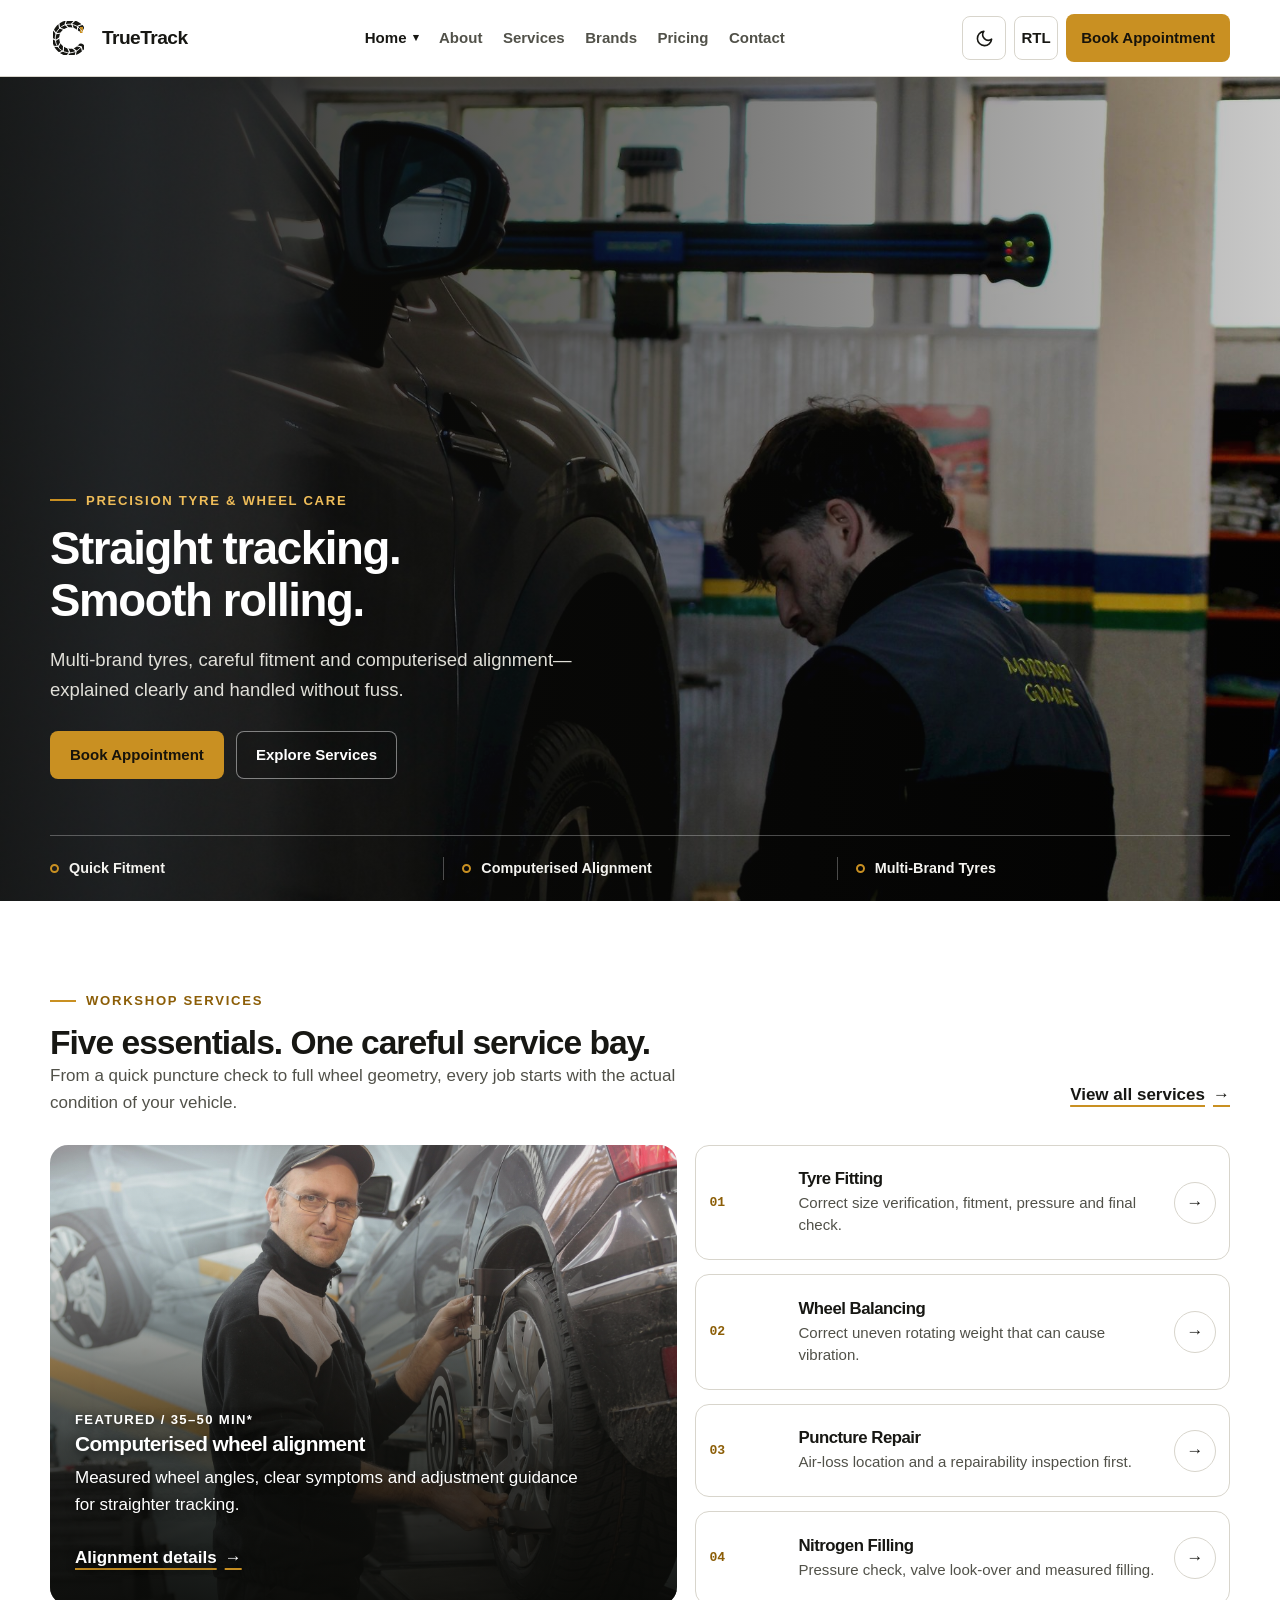
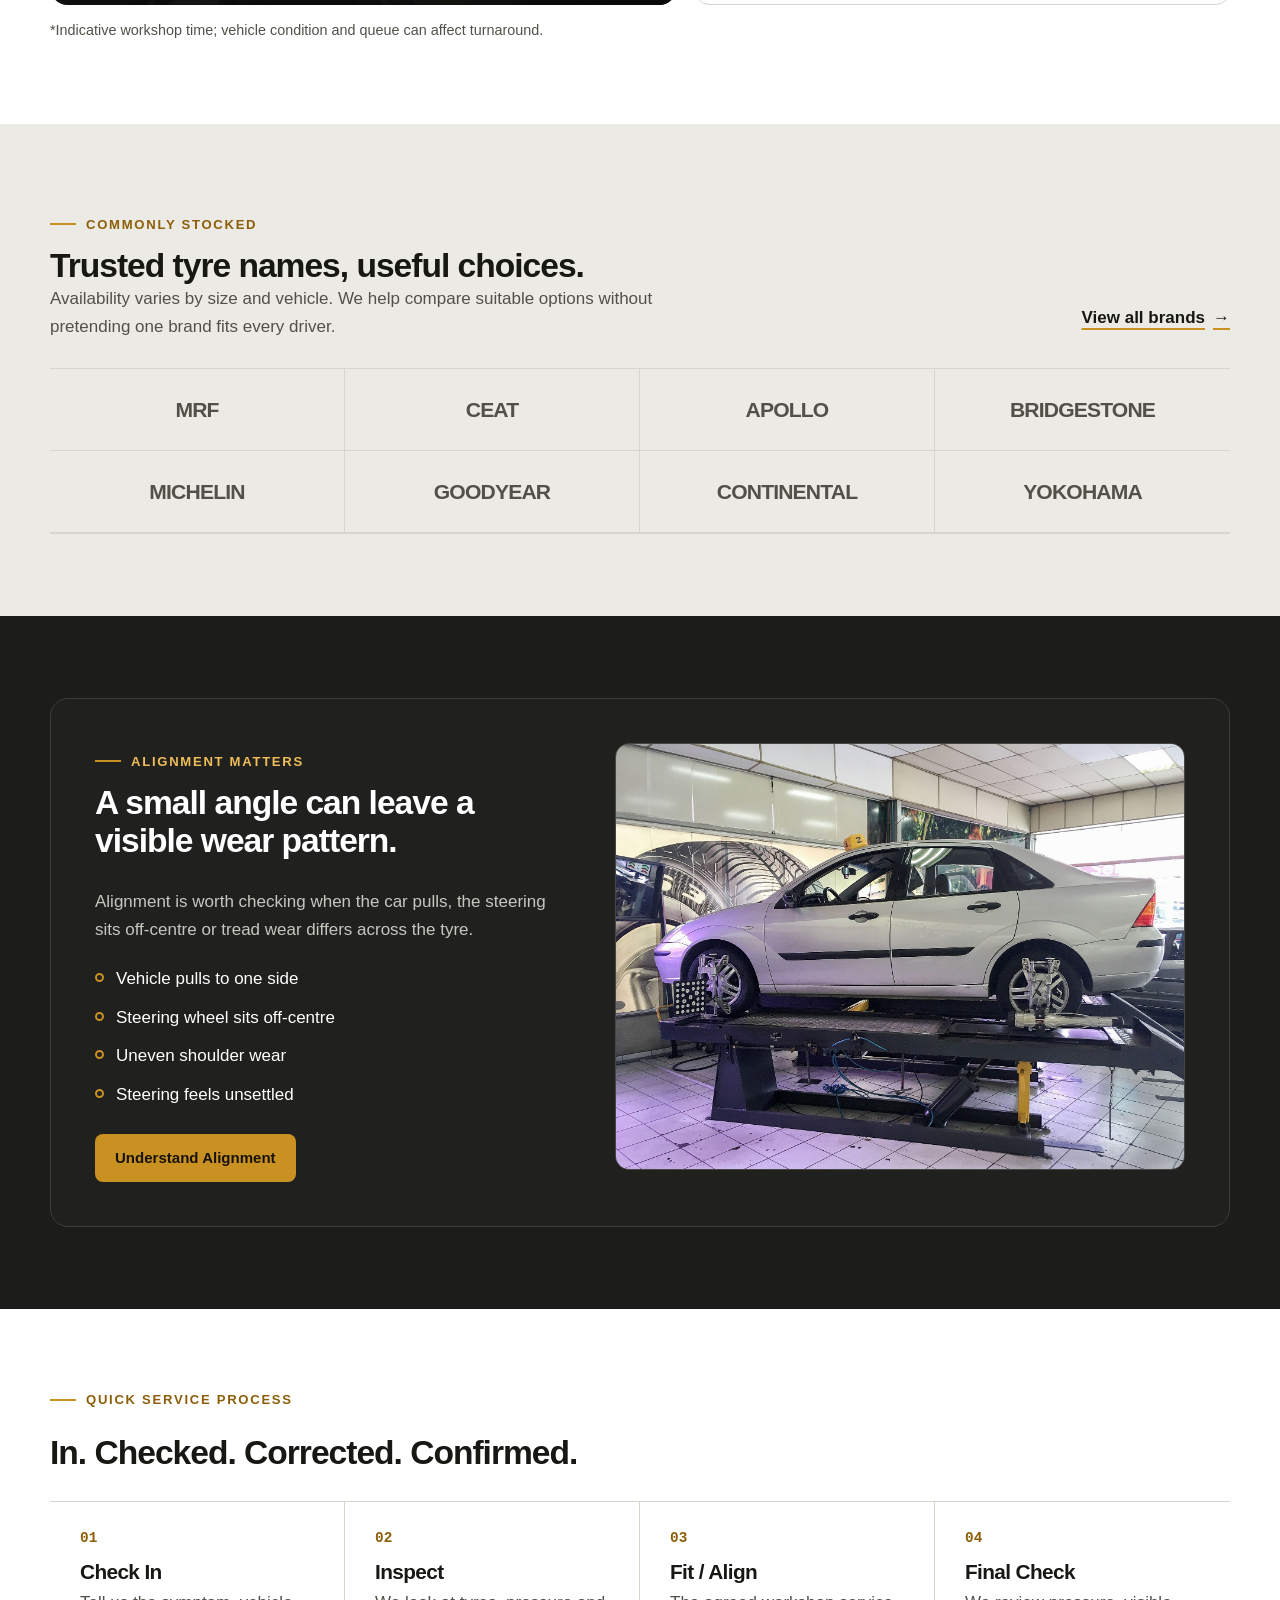
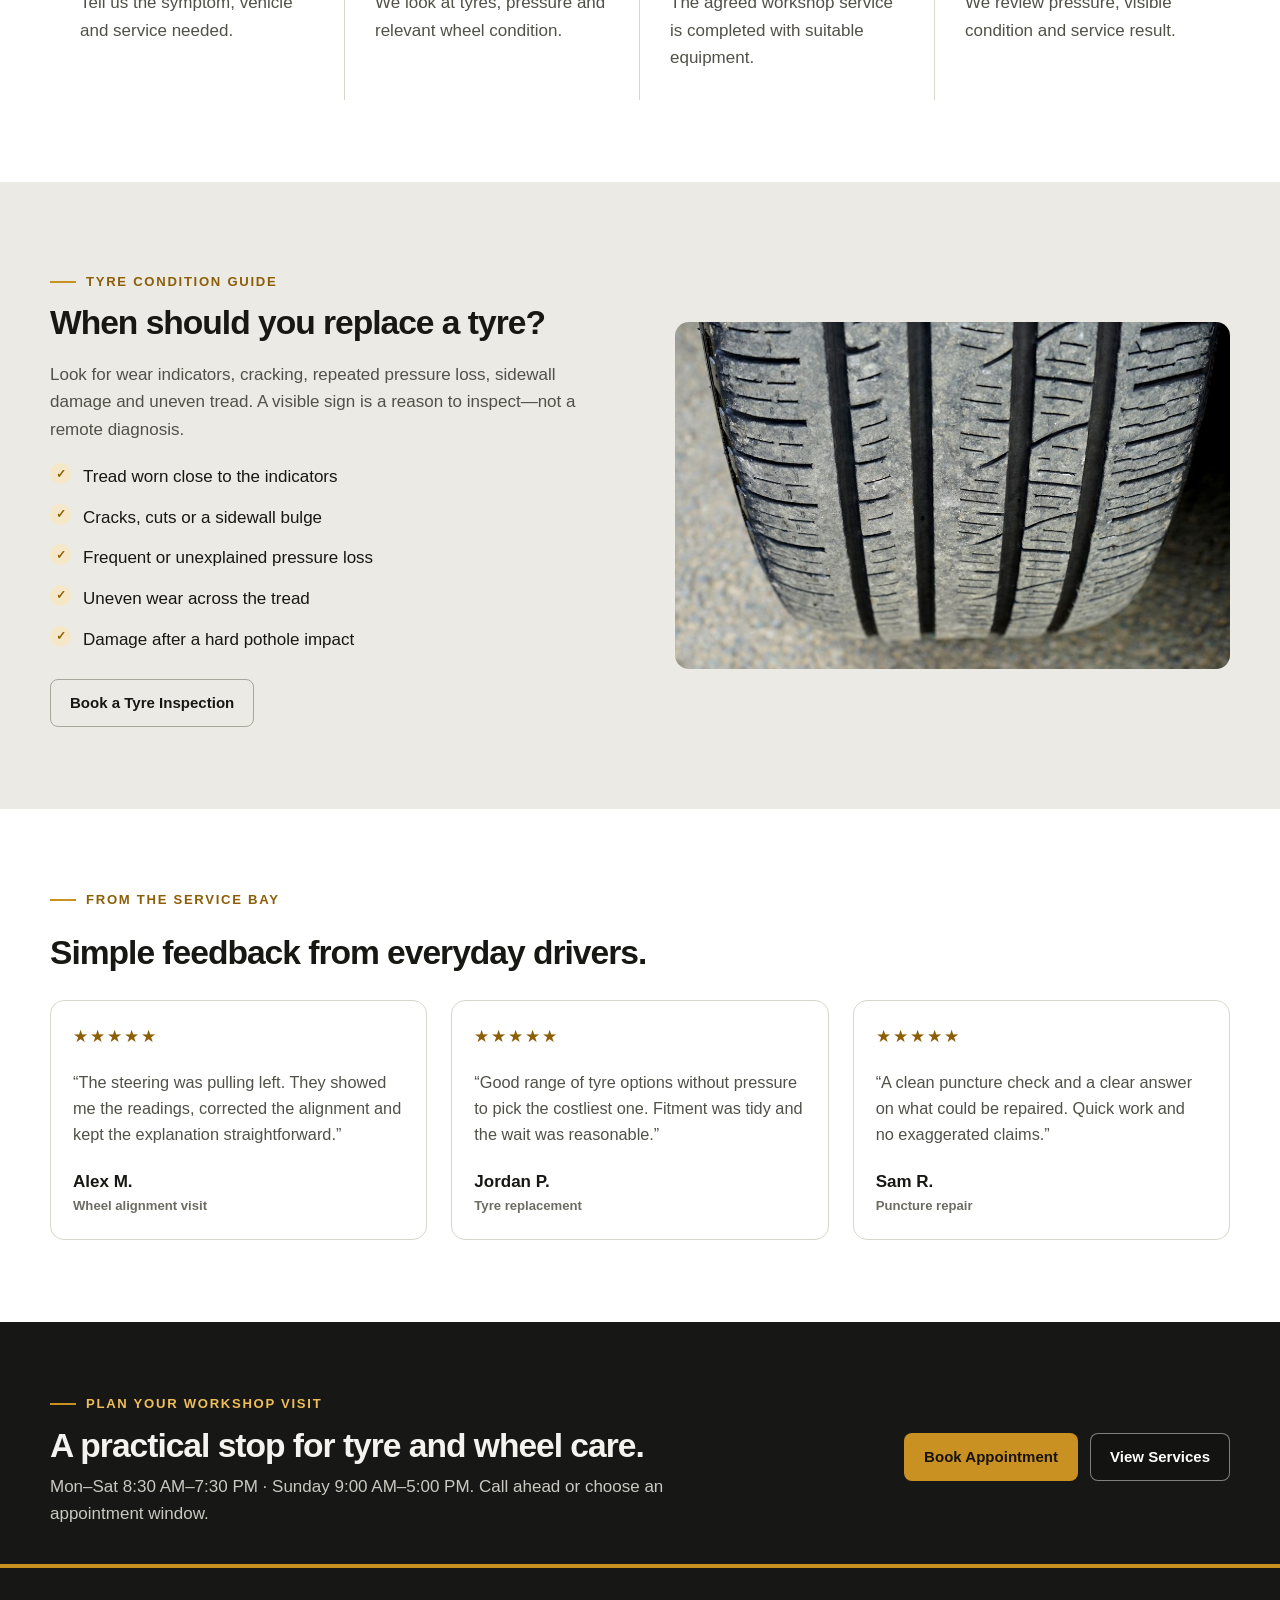
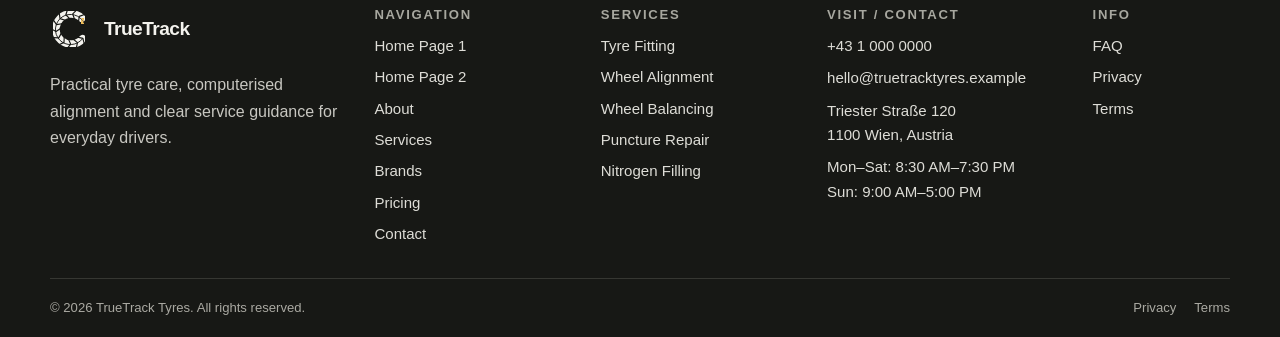
==== pages/index.html @ 060a5a9d "Initial commit: TrueTrack Tyres & Wheel Alignment Center website" ====
<!doctype html>
<html lang="en" dir="ltr" data-theme="light" data-dir="ltr">
<head>
  <meta charset="utf-8">
  <meta name="viewport" content="width=device-width, initial-scale=1">
  <title>TrueTrack Tyres | Tyre Shop &amp; Wheel Alignment</title>
  <meta name="description" content="Multi-brand tyres, computerised wheel alignment, wheel balancing, puncture repair and nitrogen filling from a practical independent workshop.">
  <meta property="og:title" content="TrueTrack Tyres — Straight tracking. Smooth rolling.">
  <meta property="og:description" content="Practical tyre and wheel care with clear recommendations and convenient appointments.">
  <meta property="og:type" content="website">
  <link rel="canonical" href="https://www.truetracktyres.example/">
  <link rel="icon" href="../assets/images/favicon.svg" type="image/svg+xml">
  <script>try{const t=localStorage.getItem('truetrack-theme');const d=localStorage.getItem('truetrack-direction');if(t)document.documentElement.dataset.theme=t;if(d){document.documentElement.dir=d;document.documentElement.dataset.dir=d}}catch(e){}</script>
  <link rel="stylesheet" href="../assets/css/style.css">
  <link rel="stylesheet" href="../assets/css/dark-mode.css">
  <link rel="stylesheet" href="../assets/css/rtl.css">
  <script type="application/ld+json">{"@context":"https://schema.org","@type":"AutomotiveBusiness","name":"TrueTrack Tyres","description":"Multi-brand tyre shop and wheel alignment centre.","telephone":"+43-1-000-0000","email":"hello@truetracktyres.example","address":{"@type":"PostalAddress","streetAddress":"Triester Straße 120","addressLocality":"Wien","postalCode":"1100","addressCountry":"AT"},"openingHours":["Mo-Sa 08:30-19:30","Su 09:00-17:00"]}</script>
  <script src="../assets/js/components.js" defer></script>
  <script src="../assets/js/main.js" defer></script>
</head>
<body>
  <site-header></site-header>
  <main id="main-content">
    <section class="hero hero-primary" aria-labelledby="home-title">
      <div class="container">
        <div class="hero-copy">
          <span class="eyebrow">Precision tyre &amp; wheel care</span>
          <h1 id="home-title">Straight tracking.<br>Smooth rolling.</h1>
          <p>Multi-brand tyres, careful fitment and computerised alignment—explained clearly and handled without fuss.</p>
          <div class="btn-row"><a class="btn btn-primary" href="contact.html#appointment">Book Appointment</a><a class="btn btn-light" href="services.html">Explore Services</a></div>
        </div>
        <div class="proof-row" aria-label="Workshop strengths">
          <span class="proof-item"><span class="proof-dot"></span>Quick Fitment</span>
          <span class="proof-item"><span class="proof-dot"></span>Computerised Alignment</span>
          <span class="proof-item"><span class="proof-dot"></span>Multi-Brand Tyres</span>
        </div>
      </div>
    </section>

    <section class="section surface">
      <div class="container">
        <div class="section-head split reveal"><div><span class="eyebrow">Workshop services</span><h2>Five essentials. One careful service bay.</h2><p>From a quick puncture check to full wheel geometry, every job starts with the actual condition of your vehicle.</p></div><a class="text-link section-link" href="services.html">View all services</a></div>
        <div class="service-feature-grid">
          <article class="service-featured reveal">
            <img src="../assets/images/alignment-feature.jpg" alt="Technician checking alignment equipment beside a car wheel" loading="lazy" width="1800" height="1452">
            <div class="card-body"><span class="label">Featured / 35–50 min*</span><h3>Computerised wheel alignment</h3><p>Measured wheel angles, clear symptoms and adjustment guidance for straighter tracking.</p><a class="text-link" href="service-details.html?service=alignment">Alignment details</a></div>
          </article>
          <div class="service-compact-grid">
            <a class="service-compact no-media reveal" href="service-details.html?service=fitting"><span class="number-tag">01</span><div><h3>Tyre Fitting</h3><p>Correct size verification, fitment, pressure and final check.</p></div><span class="circle-arrow">→</span></a>
            <a class="service-compact no-media reveal" href="service-details.html?service=balancing"><span class="number-tag">02</span><div><h3>Wheel Balancing</h3><p>Correct uneven rotating weight that can cause vibration.</p></div><span class="circle-arrow">→</span></a>
            <a class="service-compact no-media reveal" href="service-details.html?service=puncture"><span class="number-tag">03</span><div><h3>Puncture Repair</h3><p>Air-loss location and a repairability inspection first.</p></div><span class="circle-arrow">→</span></a>
            <a class="service-compact no-media reveal" href="service-details.html?service=nitrogen"><span class="number-tag">04</span><div><h3>Nitrogen Filling</h3><p>Pressure check, valve look-over and measured filling.</p></div><span class="circle-arrow">→</span></a>
          </div>
        </div>
        <p class="small muted-text" style="margin-top:14px">*Indicative workshop time; vehicle condition and queue can affect turnaround.</p>
      </div>
    </section>

    <section class="section muted">
      <div class="container">
        <div class="section-head split reveal"><div><span class="eyebrow">Commonly stocked</span><h2>Trusted tyre names, useful choices.</h2><p>Availability varies by size and vehicle. We help compare suitable options without pretending one brand fits every driver.</p></div><a class="text-link section-link" href="brands.html">View all brands</a></div>
        <div class="brand-rail reveal" aria-label="Tyre brands commonly stocked"><span class="brand-word">MRF</span><span class="brand-word">CEAT</span><span class="brand-word">Apollo</span><span class="brand-word">Bridgestone</span><span class="brand-word">Michelin</span><span class="brand-word">Goodyear</span><span class="brand-word">Continental</span><span class="brand-word">Yokohama</span></div>
      </div>
    </section>

    <section class="section dark">
      <div class="container">
        <div class="alignment-board reveal">
          <div class="alignment-copy"><span class="eyebrow">Alignment matters</span><h2>A small angle can leave a visible wear pattern.</h2><p>Alignment is worth checking when the car pulls, the steering sits off-centre or tread wear differs across the tyre.</p><ul class="symptom-list"><li>Vehicle pulls to one side</li><li>Steering wheel sits off-centre</li><li>Uneven shoulder wear</li><li>Steering feels unsettled</li></ul><div class="btn-row"><a class="btn btn-primary" href="service-details.html?service=alignment">Understand Alignment</a></div></div>
          <figure class="technical-photo"><img src="../assets/images/alignment-rack.jpg" alt="Car on a workshop alignment rack with wheel sensors attached" loading="lazy" width="1920" height="1440"></figure>
        </div>
      </div>
    </section>

    <section class="section surface">
      <div class="container">
        <div class="section-head reveal"><span class="eyebrow">Quick service process</span><h2>In. Checked. Corrected. Confirmed.</h2></div>
        <div class="process-rail reveal"><article class="process-step"><span class="process-number">01</span><h3>Check In</h3><p>Tell us the symptom, vehicle and service needed.</p></article><article class="process-step"><span class="process-number">02</span><h3>Inspect</h3><p>We look at tyres, pressure and relevant wheel condition.</p></article><article class="process-step"><span class="process-number">03</span><h3>Fit / Align</h3><p>The agreed workshop service is completed with suitable equipment.</p></article><article class="process-step"><span class="process-number">04</span><h3>Final Check</h3><p>We review pressure, visible condition and service result.</p></article></div>
      </div>
    </section>

    <section class="section muted">
      <div class="container split-panel reverse">
        <div class="split-content reveal"><span class="eyebrow">Tyre condition guide</span><h2>When should you replace a tyre?</h2><p>Look for wear indicators, cracking, repeated pressure loss, sidewall damage and uneven tread. A visible sign is a reason to inspect—not a remote diagnosis.</p><ul class="check-list"><li>Tread worn close to the indicators</li><li>Cracks, cuts or a sidewall bulge</li><li>Frequent or unexplained pressure loss</li><li>Uneven wear across the tread</li><li>Damage after a hard pothole impact</li></ul><div class="btn-row"><a class="btn btn-secondary" href="contact.html#appointment">Book a Tyre Inspection</a></div></div>
        <div class="split-media reveal"><img src="../assets/images/tread-guide.jpg" alt="Close view of a worn tyre tread" loading="lazy" width="1200" height="675"></div>
      </div>
    </section>

    <section class="section surface">
      <div class="container">
        <div class="section-head reveal"><span class="eyebrow">From the service bay</span><h2>Simple feedback from everyday drivers.</h2></div>
        <div class="carousel" data-carousel tabindex="0" aria-label="Customer testimonials carousel">
          <div class="carousel-viewport"><div class="carousel-track">
            <div class="slide"><div class="reveal-inner"><article class="testimonial"><span class="stars" aria-label="5 out of 5 stars">★★★★★</span><blockquote>“The steering was pulling left. They showed me the readings, corrected the alignment and kept the explanation straightforward.”</blockquote><cite>Alex M.<span>Wheel alignment visit</span></cite></article></div></div>
            <div class="slide"><div class="reveal-inner"><article class="testimonial"><span class="stars" aria-label="5 out of 5 stars">★★★★★</span><blockquote>“Good range of tyre options without pressure to pick the costliest one. Fitment was tidy and the wait was reasonable.”</blockquote><cite>Jordan P.<span>Tyre replacement</span></cite></article></div></div>
            <div class="slide"><div class="reveal-inner"><article class="testimonial"><span class="stars" aria-label="5 out of 5 stars">★★★★★</span><blockquote>“A clean puncture check and a clear answer on what could be repaired. Quick work and no exaggerated claims.”</blockquote><cite>Sam R.<span>Puncture repair</span></cite></article></div></div>
          </div></div>
          <div class="carousel-controls"><button class="carousel-btn" type="button" data-carousel-prev aria-label="Show previous testimonial">←</button><button class="carousel-btn" type="button" data-carousel-next aria-label="Show next testimonial">→</button></div>
        </div>
      </div>
    </section>

    <section class="section final-cta-section">
      <div class="container">
        <div class="final-cta reveal"><div><span class="eyebrow">Plan your workshop visit</span><h2>A practical stop for tyre and wheel care.</h2><p>Mon–Sat 8:30 AM–7:30 PM · Sunday 9:00 AM–5:00 PM. Call ahead or choose an appointment window.</p></div><div class="btn-row"><a class="btn btn-primary" href="contact.html#appointment">Book Appointment</a><a class="btn btn-light" href="services.html">View Services</a></div></div>
      </div>
    </section>
  </main>
  <site-footer></site-footer>
</body>
</html>
---- assets/css/style.css ----
:root {
  --bg: #f6f5f1;
  --surface: #ffffff;
  --surface-raised: #ffffff;
  --surface-muted: #eceae4;
  --text-primary: #171713;
  --text-secondary: #515149;
  --text-muted: #6d6c64;
  --border: #d8d5cc;
  --border-strong: #aaa69b;
  --accent: #c99022;
  --accent-hover: #8c5e07;
  --accent-soft: #f5e8c8;
  --on-accent: #17130b;
  --graphite: #1c1d1a;
  --graphite-2: #292a25;
  --white: #ffffff;
  --danger: #b22d2d;
  --success: #26734b;
  --shadow: 0 16px 48px rgba(20, 20, 15, 0.08);
  --radius-sm: 8px;
  --radius: 14px;
  --radius-lg: 18px;
  --container: 1180px;
  --header-h: 76px;
  --section-space: 44px;
  color-scheme: light;
}

*,
*::before,
*::after { box-sizing: border-box; }

html {
  scroll-behavior: smooth;
  scroll-padding-top: calc(var(--header-h) + 18px);
}

body {
  margin: 0;
  min-width: 320px;
  background: var(--bg);
  color: var(--text-primary);
  font-family: Inter, "Segoe UI", Arial, sans-serif;
  font-size: 17px;
  line-height: 1.62;
  -webkit-font-smoothing: antialiased;
}

body.drawer-open { overflow: hidden; }
site-header,
site-footer { display: contents; }

img { display: block; max-width: 100%; }
button, input, select, textarea { font: inherit; }
button { color: inherit; }
a { color: inherit; text-decoration: none; }
p, h1, h2, h3, h4 { margin-block-start: 0; }
p:last-child { margin-block-end: 0; }

:focus-visible {
  outline: 3px solid color-mix(in srgb, var(--accent), white 25%);
  outline-offset: 3px;
}

.skip-link {
  position: fixed;
  inset-block-start: 8px;
  inset-inline-start: 8px;
  z-index: 1000;
  padding: 10px 14px;
  background: var(--text-primary);
  color: var(--surface);
  transform: translateY(-150%);
}

.skip-link:focus { transform: translateY(0); }

.container {
  width: min(calc(100% - 40px), var(--container));
  margin-inline: auto;
}

.section { padding-block: var(--section-space); }
.section.surface { background: var(--surface); }
.section.muted { background: var(--surface-muted); }
.section.dark { background: var(--graphite); color: var(--white); }
.section.compact { padding-block: 32px; }
.section.flush-bottom { padding-block-end: 0; }

.eyebrow {
  display: inline-flex;
  align-items: center;
  gap: 10px;
  margin-block-end: 14px;
  color: var(--accent-hover);
  font-size: .82rem;
  font-weight: 800;
  letter-spacing: .13em;
  line-height: 1.3;
  text-transform: uppercase;
}

.eyebrow::before {
  width: 26px;
  height: 2px;
  background: var(--accent);
  content: "";
}

.dark .eyebrow,
.hero .eyebrow,
.page-banner .eyebrow { color: #efbd59; }

h1, h2, h3, h4, .brand-name {
  font-family: "Aptos Display", "Segoe UI", Arial, sans-serif;
  font-weight: 800;
  letter-spacing: -.03em;
  line-height: 1.14;
}

/* Base / Mobile (< 640px) */
h1 { font-size: clamp(1.85rem, 5.2vw, 2.15rem); }
h2 { font-size: clamp(1.45rem, 4vw, 1.65rem); }
h3 { font-size: clamp(1.1rem, 2.6vw, 1.25rem); }

.section-head {
  display: grid;
  gap: 12px;
  margin-block-end: 28px;
}

.section-head h2 { max-width: 760px; margin-block-end: 0; }
.section-head p { max-width: 660px; margin: 0; color: var(--text-secondary); }
.dark .section-head p { color: #c8c7c1; }

.section-head.split { align-items: end; }
.section-head.split .section-link { justify-self: start; }

.measure { max-width: 640px; }
.muted-text { color: var(--text-secondary); }
.small { font-size: .9rem; }
.label { font-size: .82rem; font-weight: 800; letter-spacing: .1em; text-transform: uppercase; }

.btn-row { display: flex; flex-wrap: wrap; gap: 12px; margin-block-start: 26px; }
.btn {
  min-height: 48px;
  display: inline-flex;
  align-items: center;
  justify-content: center;
  gap: 10px;
  padding: 11px 19px;
  border: 1px solid transparent;
  border-radius: var(--radius-sm);
  font-size: .94rem;
  font-weight: 800;
  line-height: 1.2;
  cursor: pointer;
  transition: background-color .2s ease, border-color .2s ease, color .2s ease, transform .2s ease;
}

.btn:hover { transform: translateY(-2px); }
.btn-primary { background: var(--accent); color: var(--on-accent); }
.btn-primary:hover { background: var(--accent-hover); color: #fff; }
.btn-secondary { border-color: var(--border-strong); background: transparent; color: var(--text-primary); }
.btn-secondary:hover { border-color: var(--text-primary); background: var(--text-primary); color: var(--surface); }
.btn-light { border-color: rgba(255,255,255,.46); color: #fff; background: rgba(0,0,0,.14); }
.btn-light:hover { background: #fff; color: #171713; }
.btn-sm { min-height: 38px; padding: 8px 14px; font-size: .86rem; border-radius: var(--radius-sm); }
.text-link {
  display: inline-flex;
  align-items: center;
  gap: 8px;
  min-height: 44px;
  font-weight: 800;
  text-decoration: underline;
  text-decoration-color: var(--accent);
  text-decoration-thickness: 2px;
  text-underline-offset: 5px;
}
.text-link::after { content: "→"; transition: transform .2s ease; }
.text-link:hover::after { transform: translateX(4px); }

/* Header and navigation */
.site-header {
  position: sticky;
  inset-block-start: 0;
  z-index: 90;
  min-height: var(--header-h);
  border-block-end: 1px solid var(--border);
  background: color-mix(in srgb, var(--surface) 96%, transparent);
  backdrop-filter: blur(12px);
}

.nav-shell {
  min-height: var(--header-h);
  display: flex;
  align-items: center;
  justify-content: space-between;
  gap: 22px;
}
.nav-shell > *,
.grid-2 > *,
.grid-3 > *,
.grid-4 > *,
.split-panel > *,
.service-feature-grid > *,
.contact-layout > * { min-width: 0; }

.brand {
  display: inline-flex;
  align-items: center;
  gap: 12px;
  flex: 0 0 auto;
  text-decoration: none;
}

.brand-mark {
  width: 40px;
  height: 40px;
  display: block;
  flex: 0 0 auto;
  overflow: visible;
  transition: transform 500ms cubic-bezier(0.2, 0.8, 0.2, 1);
  transform-origin: 50px 50px;
  animation: brand-entry-rotate 600ms cubic-bezier(0.2, 0.8, 0.2, 1) backwards;
}

@keyframes brand-entry-rotate {
  0% { transform: rotate(-20deg); }
  100% { transform: rotate(0deg); }
}

.brand:hover .brand-mark,
.brand:focus-visible .brand-mark {
  transform: rotate(20deg);
}

@media (prefers-reduced-motion: reduce) {
  .brand-mark {
    animation: none !important;
    transition: none !important;
    transform: none !important;
  }
  .brand:hover .brand-mark,
  .brand:focus-visible .brand-mark {
    transform: none !important;
  }
}

.brand-tyre-track { stroke: var(--text-primary); transition: stroke .2s ease; }
.brand-tyre-accent { stroke: var(--accent); transition: stroke .2s ease; }

.site-footer .brand-mark .brand-tyre-track { stroke: #f4f3ee; }
.site-footer .brand-mark .brand-tyre-accent { stroke: #efbd59; }

.brand-name {
  font-size: 1.2rem;
  letter-spacing: -.03em;
  font-weight: 800;
  color: var(--text-primary);
  line-height: 1;
}

@media (max-width: 767px) {
  .brand-mark { width: 36px; height: 36px; }
  .brand-name { font-size: 1.1rem; }
}

.desktop-nav,
.nav-utilities { display: none; }

.menu-btn {
  width: 48px;
  height: 48px;
  display: grid;
  place-items: center;
  border: 1px solid var(--border);
  border-radius: var(--radius-sm);
  background: var(--surface);
  cursor: pointer;
}
.menu-lines, .menu-lines::before, .menu-lines::after {
  width: 21px;
  height: 2px;
  display: block;
  position: relative;
  background: var(--text-primary);
  content: "";
}
.menu-lines::before { position: absolute; inset-block-start: -7px; }
.menu-lines::after { position: absolute; inset-block-start: 7px; }

.nav-link,
.dropdown-trigger {
  min-height: 44px;
  display: inline-flex;
  align-items: center;
  gap: 6px;
  padding: 8px 0;
  border: 0;
  background: transparent;
  color: var(--text-secondary);
  font-size: .94rem;
  font-weight: 700;
  cursor: pointer;
}
.nav-link:hover,
.nav-link.active,
.dropdown-trigger:hover,
.dropdown-trigger.active { color: var(--text-primary); }
.nav-link.active::after { width: 100%; }
.nav-link { position: relative; }
.nav-link::after {
  width: 0;
  height: 2px;
  position: absolute;
  inset: auto 0 1px;
  background: var(--accent);
  content: "";
  transition: width .2s ease;
}
.nav-link:hover::after { width: 100%; }
.chevron { font-size: .7em; transition: transform .2s ease; }
[aria-expanded="true"] .chevron { transform: rotate(180deg); }

.home-menu { position: relative; }
.dropdown-panel {
  min-width: 210px;
  display: none;
  position: absolute;
  inset-block-start: calc(100% + 8px);
  inset-inline-start: -18px;
  padding: 8px;
  border: 1px solid var(--border);
  border-radius: var(--radius);
  background: var(--surface-raised);
  box-shadow: var(--shadow);
}
.dropdown-panel.open { display: grid; }
.dropdown-panel a { padding: 11px 12px; border-radius: 7px; color: var(--text-secondary); font-weight: 700; }
.dropdown-panel a:hover { background: var(--surface-muted); color: var(--text-primary); }

.icon-btn {
  width: 44px;
  height: 44px;
  display: grid;
  place-items: center;
  border: 1px solid var(--border);
  border-radius: var(--radius-sm);
  background: var(--surface);
  cursor: pointer;
  font-size: .94rem;
  font-weight: 800;
}
.icon-btn:hover { border-color: var(--border-strong); background: var(--surface-muted); }
.theme-icon { width: 19px; height: 19px; fill: none; stroke: currentColor; stroke-linecap: round; stroke-linejoin: round; stroke-width: 2; }
.theme-icon[hidden] { display: none; }

.drawer-backdrop {
  position: fixed;
  inset: 0;
  z-index: 110;
  background: rgba(0,0,0,.58);
  opacity: 0;
  pointer-events: none;
  transition: opacity .24s ease;
}
.drawer-backdrop.open { opacity: 1; pointer-events: auto; }

.mobile-drawer {
  width: min(88vw, 390px);
  height: 100dvh;
  display: flex;
  flex-direction: column;
  position: fixed;
  inset-block: 0;
  inset-inline-start: 0;
  inset-inline-end: auto;
  z-index: 120;
  padding: 22px;
  border-inline-end: 1px solid var(--border);
  background: var(--surface-raised);
  transform: translateX(-105%);
  transition: transform .28s ease;
}
.mobile-drawer.open { transform: none; }
.drawer-head { display: flex; align-items: center; justify-content: space-between; gap: 16px; }
.drawer-nav { display: grid; gap: 3px; margin-block: 26px; overflow-y: auto; }
.drawer-nav > a {
  width: 100%;
  min-height: 49px;
  display: flex;
  align-items: center;
  justify-content: space-between;
  padding: 10px 4px;
  border: 0;
  border-block-end: 1px solid var(--border);
  background: transparent;
  color: var(--text-primary);
  font-size: .94rem;
  text-align: start;
  font-weight: 800;
}
.drawer-controls { display: grid; gap: 16px; margin-block-start: auto; padding-block-start: 20px; border-block-start: 1px solid var(--border); }
.control-label { display: block; margin-block-end: 8px; color: var(--text-muted); font-size: .82rem; font-weight: 800; letter-spacing: .12em; }
.segmented { display: grid; grid-template-columns: 1fr 1fr; gap: 6px; }
.segment-btn { min-height: 44px; border: 1px solid var(--border); border-radius: 7px; background: var(--surface); color: var(--text-secondary); font-weight: 800; cursor: pointer; }
.segment-btn.active { border-color: var(--accent); background: var(--accent-soft); color: var(--text-primary); }

/* Hero systems */
.hero { color: #fff; }
.hero-primary {
  min-height: 640px;
  display: grid;
  align-items: end;
  position: relative;
  isolation: isolate;
  background: #1b1c1a url("../images/home-hero.jpg") center 61% / cover no-repeat;
}
.hero-primary::before {
  position: absolute;
  inset: 0;
  z-index: -1;
  background: linear-gradient(90deg, rgba(12,12,10,.9) 0%, rgba(12,12,10,.62) 47%, rgba(12,12,10,.22) 100%);
  content: "";
}
.hero-copy { max-width: 720px; padding-block: 72px 46px; }
.hero h1 { max-width: 760px; margin-block-end: 18px; }
.hero-copy > p { max-width: 600px; margin: 0; color: #e0dfd8; font-size: clamp(1.02rem, 2vw, 1.16rem); }
.proof-row {
  display: grid;
  grid-template-columns: 1fr;
  gap: 10px;
  padding-block: 21px;
  border-block-start: 1px solid rgba(255,255,255,.28);
}
.proof-item { display: flex; align-items: center; gap: 10px; color: #f4f3ef; font-size: .9rem; font-weight: 800; }
.proof-dot { width: 9px; height: 9px; border: 2px solid var(--accent); border-radius: 50%; }

.hero-secondary {
  min-height: 590px;
  display: grid;
  align-items: end;
  position: relative;
  isolation: isolate;
  background: #181915 url("../images/home2-hero.jpg") 62% center / cover no-repeat;
}
.hero-secondary::before {
  position: absolute;
  inset: 0;
  z-index: -1;
  background: linear-gradient(90deg, rgba(11,12,10,.95) 0%, rgba(11,12,10,.8) 43%, rgba(11,12,10,.22) 78%, rgba(11,12,10,.08));
  content: "";
}
.hero-secondary-shell { min-height: inherit; display: flex; align-items: end; }
.hero-secondary-copy { max-width: 670px; padding-block: 90px 38px; }
.hero-secondary-copy h1 { margin-block-end: 18px; }
.hero-secondary-copy > p { max-width: 590px; margin: 0; color: #e0dfd8; font-size: clamp(1.02rem, 2vw, 1.16rem); }
.hero-trackline { display: flex; flex-wrap: wrap; gap: 0; margin-block-start: 34px; padding-block-start: 18px; border-block-start: 1px solid rgba(255,255,255,.3); }
.hero-trackline span { padding-inline: 0 18px; color: #f4f3ef; font-size: .9rem; font-weight: 800; }
.hero-trackline span + span { padding-inline-start: 18px; border-inline-start: 1px solid rgba(255,255,255,.3); }

.page-banner {
  min-height: 255px;
  display: grid;
  align-items: end;
  position: relative;
  isolation: isolate;
  overflow: hidden;
  background-color: #20211e;
  background-position: center;
  background-repeat: no-repeat;
  background-size: cover;
  color: #fff;
}
.page-banner::before { position: absolute; inset: 0; z-index: -1; background: linear-gradient(90deg, rgba(12,12,10,.88), rgba(12,12,10,.45) 68%, rgba(12,12,10,.18)); content: ""; }
.banner-about { background-image: url("../images/about-workshop.jpg"); }
.banner-services { background-image: url("../images/services-workshop.jpg"); }
.banner-detail { background-image: url("../images/service-detail.jpg"); }
.banner-brands { background-image: url("../images/brands-stock.jpg"); }
.banner-pricing { background-image: url("../images/pricing-tyre.jpg"); }
.banner-contact { background-image: url("../images/contact-workshop.jpg"); }
.banner-faq { background-image: url("../images/faq-tread.jpg"); }
.banner-copy { padding-block: 42px 32px; }
.banner-copy h1 { max-width: 900px; margin-block-end: 8px; }
.breadcrumbs { display: flex; flex-wrap: wrap; align-items: center; gap: 8px; margin-block-end: 16px; color: #deddd7; font-size: .86rem; }
.breadcrumbs a:hover { color: #fff; text-decoration: underline; }

/* General layout and workshop details */
.number-tag { min-width: 35px; color: var(--accent-hover); font-family: ui-monospace, SFMono-Regular, Menlo, monospace; font-size: .82rem; font-weight: 800; }

.grid-2,
.grid-3,
.grid-4 { display: grid; gap: 20px; }
.split-panel { display: grid; gap: 28px; align-items: center; }
.split-panel.reverse .split-media { order: 0; }
.split-media { min-height: 0; aspect-ratio: 16 / 10; overflow: hidden; border-radius: var(--radius); background: var(--surface-muted); }
.split-media img { width: 100%; height: 100%; object-fit: cover; }
.workshop-quality-media { aspect-ratio: 3 / 2; }
.workshop-quality-media img { object-position: center 34%; }
.split-content h2 { margin-block-end: 18px; }
.split-content > p { color: var(--text-secondary); }

.service-feature-grid { display: grid; gap: 18px; }
.service-featured {
  min-height: 460px;
  display: flex;
  align-items: end;
  position: relative;
  isolation: isolate;
  overflow: hidden;
  border-radius: var(--radius-lg);
  color: #fff;
}
.service-featured img { width: 100%; height: 100%; position: absolute; inset: 0; z-index: -2; object-fit: cover; object-position: 52% center; transition: transform .6s ease; }
.service-featured:hover img { transform: scale(1.025); }
.service-featured::after { position: absolute; inset: 0; z-index: -1; background: linear-gradient(0deg, rgba(8,9,7,.92) 0%, rgba(8,9,7,.72) 35%, rgba(8,9,7,.42) 56%, rgba(8,9,7,.08) 79%); content: ""; }
.service-featured .card-body { padding: 25px; }
.service-featured .label,
.service-featured h3,
.service-featured .text-link { color: #fff; text-shadow: 0 2px 10px rgba(0,0,0,.72); }
.service-featured .card-body p { max-width: 520px; color: #fff; text-shadow: 0 2px 10px rgba(0,0,0,.72); }
.service-compact-grid { display: grid; gap: 14px; }
.service-compact {
  display: grid;
  grid-template-columns: 74px 1fr auto;
  gap: 15px;
  align-items: center;
  padding: 14px;
  border: 1px solid var(--border);
  border-radius: var(--radius);
  background: var(--surface);
}
.service-compact img { width: 74px; aspect-ratio: 1; border-radius: 8px; object-fit: cover; }
.service-compact h3 { margin: 0 0 4px; font-size: 1.05rem; }
.service-compact p { margin: 0; color: var(--text-secondary); font-size: .94rem; line-height: 1.45; }
.circle-arrow { width: 42px; height: 42px; display: grid; place-items: center; border: 1px solid var(--border); border-radius: 50%; }
.service-compact:hover { border-color: var(--accent); }

.brand-rail {
  display: grid;
  grid-template-columns: repeat(2, 1fr);
  border-block: 1px solid var(--border);
}
.brand-word {
  min-height: 82px;
  display: grid;
  place-items: center;
  padding: 15px;
  border-inline-end: 1px solid var(--border);
  border-block-end: 1px solid var(--border);
  color: var(--text-secondary);
  font-size: clamp(1.02rem, 3vw, 1.32rem);
  font-weight: 900;
  letter-spacing: -.04em;
  text-transform: uppercase;
}
.brand-word:nth-child(2n) { border-inline-end: 0; }

.alignment-board {
  display: grid;
  gap: 28px;
  padding: 24px;
  border: 1px solid #3d3e38;
  border-radius: var(--radius-lg);
  background: #20211e;
  color: #fff;
}
.alignment-copy p { color: #c7c7bf; }
.alignment-board .info-band { background: #292a25; color: #fff; }
.alignment-board .info-band p { color: #c7c7bf; }
.symptom-list { display: grid; gap: 11px; margin: 22px 0 0; padding: 0; list-style: none; }
.symptom-list li { display: flex; gap: 12px; align-items: start; }
.symptom-list li::before { width: 9px; height: 9px; flex: 0 0 auto; margin-block-start: 8px; border: 2px solid var(--accent); border-radius: 50%; content: ""; }
.technical-photo {
  min-height: 0;
  aspect-ratio: 4 / 3;
  margin: 0;
  overflow: hidden;
  border: 1px solid #464741;
  border-radius: var(--radius);
  background: #141512;
}
.technical-photo img {
  width: 100%;
  height: 100%;
  object-fit: cover;
}
.split-panel > .alignment-board .technical-photo { aspect-ratio: 16 / 10; }
.detail-visual img { object-position: center; }
.detail-visual img.puncture-focus { object-position: center 45%; }
.sequence-layout { display: grid; gap: 26px; align-items: center; }
.sequence-photo { aspect-ratio: 16 / 10; }
.sequence-photo img { object-position: center; }

.selection-spec { align-self: start; padding: 24px; border: 1px solid #464741; border-block-start: 4px solid var(--accent); background: #181916; }
.selection-spec > strong { display: block; margin-block: 12px 22px; color: #fff; font: 900 clamp(1.8rem, 6vw, 3.2rem)/1 ui-monospace, SFMono-Regular, Menlo, monospace; letter-spacing: -.08em; }
.selection-spec dl { display: grid; grid-template-columns: repeat(3, 1fr); margin: 0; border-block: 1px solid #464741; }
.selection-spec dl div { padding: 15px 10px; border-inline-end: 1px solid #464741; }
.selection-spec dl div:last-child { border-inline-end: 0; }
.selection-spec dt { color: #efbd59; font: 900 .9rem ui-monospace, SFMono-Regular, Menlo, monospace; }
.selection-spec dd { margin: 3px 0 0; color: #bcbcb4; font-size: .78rem; line-height: 1.35; }
.selection-spec p { margin-block-start: 18px; color: #c7c7bf; font-size: .94rem; }

.process-rail { display: grid; }
.process-step { min-width: 0; padding: 22px 0; border-block-start: 1px solid var(--border); }
.process-number { display: block; margin-block-end: 14px; color: var(--accent-hover); font: 900 .9rem ui-monospace, SFMono-Regular, Menlo, monospace; }
.process-step h3 { margin-block-end: 6px; }
.process-step p { margin: 0; color: var(--text-secondary); }

.check-list { display: grid; gap: 13px; margin: 20px 0 0; padding: 0; list-style: none; }
.check-list li { display: flex; gap: 12px; align-items: start; }
.check-list li::before { width: 21px; height: 21px; display: grid; place-items: center; flex: 0 0 auto; border-radius: 50%; background: var(--accent-soft); color: var(--accent-hover); font-size: .72rem; font-weight: 900; content: "✓"; }

.info-band { display: grid; gap: 20px; padding: 25px; border-inline-start: 4px solid var(--accent); background: var(--surface-muted); }
.info-band h2, .info-band h3 { margin-block-end: 8px; }

/* Unified Service Philosophy Section */
.philosophy-unified {
  display: flex;
  flex-direction: column;
  gap: 32px;
}
.philosophy-header {
  max-width: 760px;
}
.philosophy-header h2 {
  margin-block: 4px 12px;
}
.philosophy-header p {
  color: var(--text-secondary);
  font-size: 1.05rem;
  line-height: 1.6;
}
.philosophy-stage {
  width: 100%;
}
.philosophy-media {
  margin: 0;
  width: 100%;
  aspect-ratio: 16 / 9;
  max-height: 480px;
  min-height: 240px;
  overflow: hidden;
  border-radius: var(--radius-lg);
  border: 1px solid var(--border);
  background: var(--surface-muted);
  position: relative;
}
.philosophy-media img {
  width: 100%;
  height: 100%;
  display: block;
  object-fit: cover;
  object-position: center 36%;
}
.philosophy-media-caption {
  position: absolute;
  inset-block-end: 16px;
  inset-inline-end: 16px;
  display: inline-flex;
  flex-wrap: wrap;
  align-items: center;
  gap: 10px;
  padding: 8px 16px;
  background: rgba(23, 24, 21, 0.88);
  backdrop-filter: blur(10px);
  border: 1px solid rgba(255, 255, 255, 0.16);
  border-radius: var(--radius);
  color: #deddd7;
  font-size: .84rem;
}
.philosophy-media-caption .caption-tag {
  color: var(--accent-hover, #efbd59);
  font-family: ui-monospace, SFMono-Regular, Menlo, monospace;
  font-size: .75rem;
  font-weight: 800;
  letter-spacing: .08em;
  text-transform: uppercase;
}
.philosophy-principles {
  display: grid;
  grid-template-columns: 1fr;
  gap: 18px;
}
.principle-item {
  display: flex;
  flex-direction: column;
  gap: 8px;
  padding: 22px;
  border: 1px solid var(--border);
  border-block-start: 3px solid var(--accent);
  border-radius: var(--radius);
  background: var(--surface);
}
.principle-code {
  color: var(--accent-hover);
  font-family: ui-monospace, SFMono-Regular, Menlo, monospace;
  font-size: .78rem;
  font-weight: 800;
  letter-spacing: .08em;
}
.principle-item h3 {
  margin: 0;
  font-size: 1.1rem;
  font-weight: 800;
  color: var(--text-primary);
}
.principle-item p {
  margin: 0;
  color: var(--text-secondary);
  font-size: .92rem;
  line-height: 1.5;
}

/* Customer Expectation Section */
.expectation-section .section-head {
  max-width: 820px;
  margin-block-end: 36px;
}
.expectation-grid {
  display: grid;
  grid-template-columns: 1fr;
  gap: 24px;
}
.expectation-step {
  display: flex;
  flex-direction: column;
  gap: 12px;
}
.expectation-meta {
  display: flex;
  align-items: center;
  gap: 14px;
}
.expectation-num {
  color: var(--accent);
  font-family: ui-monospace, SFMono-Regular, Menlo, monospace;
  font-size: 1.35rem;
  font-weight: 900;
  letter-spacing: -.02em;
  line-height: 1;
}
.expectation-line {
  flex: 1;
  height: 1px;
  background: linear-gradient(90deg, var(--accent) 0%, var(--border) 100%);
}
.expectation-body h3 {
  margin: 0 0 6px;
  font-size: 1.15rem;
  font-weight: 800;
  color: var(--text-primary);
  letter-spacing: -.01em;
}
.expectation-body p {
  margin: 0;
  color: var(--text-secondary);
  font-size: .94rem;
  line-height: 1.55;
}

/* Cards and carousels */
.card {
  overflow: hidden;
  border: 1px solid var(--border);
  border-radius: var(--radius);
  background: var(--surface-raised);
}
.card-media { aspect-ratio: 4 / 3; overflow: hidden; background: var(--surface-muted); }
.card-media img { width: 100%; height: 100%; object-fit: cover; transition: transform .45s ease; }
.card:hover .card-media img { transform: scale(1.035); }
.card-body { padding: 20px; }
.card-body h3 { margin-block-end: 8px; }
.card-body p { color: var(--text-secondary); }
.card-foot { display: flex; align-items: center; justify-content: space-between; gap: 12px; padding: 0 20px 18px; }
.duration { color: var(--text-muted); font-family: ui-monospace, SFMono-Regular, Menlo, monospace; font-size: .82rem; font-weight: 800; }

.carousel { position: relative; }
.carousel-viewport { overflow: hidden; }
.carousel-track { display: flex; gap: 18px; transition: transform .48s cubic-bezier(.22,.61,.36,1); will-change: transform; }
.slide { flex: 0 0 100%; min-width: 0; }
.reveal-inner { height: 100%; }
.carousel-controls { display: flex; justify-content: flex-end; gap: 9px; margin-block-start: 18px; }
.carousel-btn { width: 46px; height: 46px; display: grid; place-items: center; border: 1px solid var(--border); border-radius: 50%; background: var(--surface); cursor: pointer; }
.carousel-btn:hover { border-color: var(--text-primary); }

.testimonial { height: 100%; display: flex; flex-direction: column; padding: 22px; border: 1px solid var(--border); border-radius: var(--radius); background: var(--surface-raised); }
.stars { color: var(--accent-hover); letter-spacing: .12em; }
.testimonial blockquote { margin: 18px 0 20px; color: var(--text-secondary); font-size: 1.02rem; }
.testimonial cite { margin-block-start: auto; font-style: normal; font-weight: 800; }
.testimonial cite span { display: block; color: var(--text-muted); font-size: .82rem; font-weight: 600; }

.service-grid { display: grid; grid-template-columns: 1fr; gap: 24px; }
.service-card {
  height: 100%;
  display: flex;
  flex-direction: column;
  border: 1px solid var(--border);
  border-radius: var(--radius);
  background: var(--surface);
  overflow: hidden;
  box-shadow: 0 3px 12px rgba(0, 0, 0, .04);
  transition: transform .22s ease, border-color .22s ease, box-shadow .22s ease;
}
.service-card:hover {
  transform: translateY(-3px);
  border-color: var(--border-strong);
  box-shadow: var(--shadow);
}
.service-card-media {
  aspect-ratio: 4 / 3;
  width: 100%;
  overflow: hidden;
  background: var(--surface-muted);
}
.service-card-media img {
  width: 100%;
  height: 100%;
  object-fit: cover;
  display: block;
  transition: transform .36s ease;
}
.service-card:hover .service-card-media img {
  transform: scale(1.03);
}
.service-card-body {
  display: flex;
  flex-direction: column;
  flex: 1;
  padding: 22px;
  gap: 10px;
}
.service-card-body .label { align-self: flex-start; }
.service-card-body h3 { margin: 0; font-size: 1.35rem; letter-spacing: -.02em; }
.service-card-body p { margin: 0; color: var(--text-secondary); font-size: .95rem; line-height: 1.55; }
.service-card-body .service-meta { margin-block: 4px; }
.service-card-action { margin-block-start: auto; padding-block-start: 14px; }

.service-list { display: grid; gap: 18px; }
.service-row { display: grid; gap: 18px; align-items: center; padding-block: 20px; border-block-end: 1px solid var(--border); }
.service-row-media { aspect-ratio: 4 / 3; width: 100%; overflow: hidden; border-radius: var(--radius); background: var(--surface-muted); }
.service-row-media img { width: 100%; height: 100%; display: block; object-fit: cover; }
.service-row-content p { color: var(--text-secondary); }
.service-meta { display: flex; flex-wrap: wrap; gap: 9px 18px; color: var(--text-muted); font-family: ui-monospace, SFMono-Regular, Menlo, monospace; font-size: .82rem; font-weight: 800; }

.compare-table { overflow-x: auto; border-block: 1px solid var(--border); }
.compare-row { min-width: 620px; display: grid; grid-template-columns: 1.1fr 1fr 1fr; }
.compare-row > * { padding: 16px; border-inline-end: 1px solid var(--border); border-block-end: 1px solid var(--border); }
.compare-row > *:last-child { border-inline-end: 0; }
.compare-row.header { background: var(--graphite); color: #fff; font-size: .82rem; font-weight: 800; letter-spacing: .06em; text-transform: uppercase; }

.service-switcher { display: flex; flex-wrap: wrap; gap: 8px; margin-block-end: 28px; }
.service-switcher a { min-height: 44px; display: inline-flex; align-items: center; padding: 9px 13px; border: 1px solid var(--border); border-radius: 7px; color: var(--text-secondary); font-size: .88rem; font-weight: 800; }
.service-switcher a.active, .service-switcher a:hover { border-color: var(--accent); background: var(--accent-soft); color: var(--text-primary); }
.timeline { display: grid; gap: 0; counter-reset: detail-step; }
.timeline-item { position: relative; padding: 0 0 28px 48px; counter-increment: detail-step; }
.timeline-item::before { width: 30px; height: 30px; display: grid; place-items: center; position: absolute; inset: 0 auto auto 0; border: 1px solid var(--accent); border-radius: 50%; color: var(--accent-hover); font: 800 .82rem ui-monospace, monospace; content: counter(detail-step); }
.timeline-item::after { width: 1px; position: absolute; inset: 34px auto 4px 15px; background: var(--border); content: ""; }
.timeline-item:last-child::after { display: none; }
.timeline-item h3 { margin-block-end: 6px; }
.timeline-item p { color: var(--text-secondary); }

.brand-grid { display: grid; grid-template-columns: 1fr; border-block-start: 1px solid var(--border); }
.brand-card { display: flex; flex-direction: column; justify-content: space-between; gap: 28px; padding: 23px; border-inline-end: 1px solid var(--border); border-block-end: 1px solid var(--border); }
.brand-card:nth-child(1n) { border-inline-end: 0; }
.brand-card h3 { margin-block-end: 4px; font-size: 1.6rem; text-transform: uppercase; }
.brand-card p { color: var(--text-secondary); font-size: .96rem; }
.tag-row { display: flex; flex-wrap: wrap; gap: 7px; }
.tag { padding: 5px 8px; border: 1px solid var(--border); border-radius: 5px; color: var(--text-muted); font-size: .82rem; font-weight: 800; }

.category-rail { display: grid; gap: 1px; background: var(--border); }
.category-block { padding: 24px; background: var(--surface); }
.category-icon { width: 46px; height: 46px; display: grid; place-items: center; margin-block-end: 16px; border: 5px solid var(--text-primary); border-radius: 50%; color: var(--accent-hover); font: 800 .82rem ui-monospace, monospace; }

.price-board { border-block-start: 1px solid var(--border); }
.price-row { display: grid; gap: 10px; padding-block: 20px; border-block-end: 1px solid var(--border); }
.price-name h3 { margin: 0 0 4px; }
.price-name p, .price-includes { margin: 0; color: var(--text-secondary); font-size: .94rem; }
.price-amount { font-family: ui-monospace, SFMono-Regular, Menlo, monospace; font-size: 1.22rem; font-weight: 900; white-space: nowrap; }
.currency-code { font-size: .72em; font-weight: 700; color: var(--text-secondary); margin-inline-start: 2px; text-transform: uppercase; letter-spacing: .04em; }
.price-time { color: var(--text-muted); font-size: .86rem; font-weight: 700; }
.price-action { align-self: center; }
.tyre-guide { display: grid; gap: 22px; }
.guide-card { padding: 23px; border-block-start: 3px solid var(--accent); background: var(--surface); }
.guide-card strong { display: block; margin-block: 10px 5px; font-size: 1.3rem; }
.guide-card p { color: var(--text-secondary); }

.contact-layout { display: grid; gap: 30px; align-items: start; }
.contact-aside { display: grid; gap: 16px; }
.contact-block { padding-block: 17px; border-block-end: 1px solid var(--border); }
.contact-block .label { display: block; margin-block-end: 4px; color: var(--text-muted); }
.contact-block a { font-weight: 800; }
.contact-block a:hover { text-decoration: underline; text-decoration-color: var(--accent); text-underline-offset: 4px; }
.form-card { padding: 22px; border: 1px solid var(--border); border-radius: var(--radius); background: var(--surface-raised); }
.form-card h2 {
  font-size: clamp(1.3rem, 2.2vw, 1.65rem);
  margin-block-end: 16px;
  line-height: 1.18;
}
.form-grid { display: grid; gap: 17px; }
.field { display: grid; gap: 6px; }
.field label { font-size: .9rem; font-weight: 800; }
.field input,
.field select,
.field textarea {
  width: 100%;
  min-height: 50px;
  padding: 11px 12px;
  border: 1px solid var(--border-strong);
  border-radius: 7px;
  background: var(--surface);
  color: var(--text-primary);
}
.field textarea { min-height: 122px; resize: vertical; }
.field input::placeholder, .field textarea::placeholder { color: var(--text-muted); }
.field input:focus, .field select:focus, .field textarea:focus { border-color: var(--accent); outline: 2px solid var(--accent-soft); }
.field.invalid input, .field.invalid select, .field.invalid textarea { border-color: var(--danger); }
.error-text { min-height: 18px; color: var(--danger); font-size: .82rem; line-height: 1.35; }
.form-status { display: none; margin-block-start: 16px; padding: 13px; border-inline-start: 4px solid var(--success); background: color-mix(in srgb, var(--success), transparent 89%); color: var(--text-primary); }
.form-status.show { display: block; }
.form-note { margin-block-start: 12px; color: var(--text-muted); font-size: .86rem; }
.map-card { min-height: 320px; overflow: hidden; border: 1px solid var(--border); border-radius: var(--radius); }
.map-card iframe { width: 100%; height: 100%; min-height: 320px; display: block; border: 0; }
.hours { display: grid; gap: 0; }
.hours-row { display: flex; justify-content: space-between; gap: 18px; padding-block: 11px; border-block-end: 1px solid var(--border); }

.faq-list { border-block-start: 1px solid var(--border); }
.faq-item { border-block-end: 1px solid var(--border); }
.faq-question { width: 100%; min-height: 66px; display: grid; grid-template-columns: 1fr auto; gap: 20px; align-items: center; padding: 16px 0; border: 0; background: transparent; color: var(--text-primary); text-align: start; font-weight: 800; cursor: pointer; }
.faq-plus { width: 28px; height: 28px; display: grid; place-items: center; border: 1px solid var(--border); border-radius: 50%; font-size: 1.1rem; }
.faq-answer { display: grid; grid-template-rows: 0fr; transition: grid-template-rows .25s ease; }
.faq-answer > div { overflow: hidden; }
.faq-answer p { max-width: 760px; padding: 0 44px 0 0; color: var(--text-secondary); }
.faq-item.open .faq-answer { grid-template-rows: 1fr; }
.faq-item.open .faq-answer p { padding-block-end: 19px; }
.faq-item.open .faq-plus { border-color: var(--accent); background: var(--accent-soft); }

.legal-shell { display: grid; gap: 26px; }
.legal-toc { padding: 20px; border: 1px solid var(--border); border-radius: var(--radius); background: var(--surface); }
.legal-toc a { display: block; min-height: 42px; padding-block: 8px; border-block-end: 1px solid var(--border); color: var(--text-secondary); font-weight: 700; }
.legal-content section { padding-block: 0 34px; }
.legal-content h2 { font-size: clamp(1.35rem, 2.2vw, 1.7rem); }
.legal-content p, .legal-content li { color: var(--text-secondary); }

.status-page { min-height: calc(100dvh - var(--header-h)); display: grid; place-items: center; padding-block: 50px; }
.status-panel { max-width: 740px; text-align: center; }
.status-code { display: block; color: var(--accent-hover); font: 900 clamp(4rem, 22vw, 10rem)/.9 ui-monospace, SFMono-Regular, Menlo, monospace; letter-spacing: -.08em; }
.status-panel h1 { font-size: clamp(1.85rem, 3.5vw, 2.5rem); }
.status-panel p { max-width: 580px; margin-inline: auto; color: var(--text-secondary); }

.cta-strip { display: grid; gap: 24px; align-items: center; padding: 28px; border-radius: var(--radius-lg); background: var(--graphite); color: #fff; }
.cta-strip h2 { margin-block-end: 8px; }
.cta-strip p { max-width: 620px; color: #c9c8c1; }
.section.final-cta-section { padding-block: clamp(42px, 5vw, 64px) 0; background: #171815; color: #fff; }
.final-cta-section .eyebrow { color: #efbd59; }
.final-cta { display: grid; gap: 24px; align-items: center; padding-block-end: clamp(24px, 3.5vw, 36px); }
.final-cta h2 { margin-block-end: 8px; color: #f4f3ef; }
.final-cta p { max-width: 650px; color: #c9c8c1; }
.final-cta .btn-row { margin-block-start: 0; }
.section.dark .info-band { background: #292a25; color: #fff; }
.section.dark .info-band p { color: #c9c8c1; }
.section.dark .brand-word { color: #deddd7; }

/* Footer */
.site-footer { border-block-start: 4px solid var(--accent); background: #171815; color: #f4f3ef; }
.footer-grid { display: grid; grid-template-columns: 1fr; gap: 28px; padding-block: 40px 32px; }
.footer-brand p { margin-block-start: 14px; max-width: 340px; color: #c8c7c1; font-size: 1rem; line-height: 1.65; }
.site-footer .brand-mark { width: 42px; height: 42px; }
.site-footer .brand-tyre-ring { stroke: #f4f3ee; }
.site-footer .brand-treads { stroke: #171815; }
.site-footer .brand-name { color: #f4f3ee; }
.site-footer .brand-tracking { stroke: var(--accent-hover, #efbd59); }
.site-footer .brand-hub { fill: var(--accent-hover, #efbd59); }
.footer-title { margin-block-end: 11px; color: #a7a79f; font-size: .82rem; font-weight: 800; letter-spacing: .13em; text-transform: uppercase; }
.footer-links { display: grid; gap: 7px; }
.footer-links a { color: #deddd7; font-size: .94rem; }
.footer-links a:hover { color: #fff; text-decoration: underline; text-decoration-color: var(--accent); text-underline-offset: 4px; }
.footer-contact { color: #deddd7; font-size: .94rem; }
.footer-contact p { margin-block-end: 8px; }
.footer-bottom { display: flex; flex-wrap: wrap; justify-content: space-between; gap: 12px 24px; padding-block: 18px; border-block-start: 1px solid #363732; color: #aaa9a2; font-size: .82rem; }
.footer-bottom-links { display: flex; flex-wrap: wrap; gap: 18px; }

.scroll-top {
  width: 48px;
  height: 48px;
  display: grid;
  place-items: center;
  position: fixed;
  inset-block-end: 20px;
  inset-inline-end: 20px;
  z-index: 80;
  border: 1px solid rgba(255,255,255,.25);
  border-radius: 50%;
  background: var(--graphite);
  color: #fff;
  box-shadow: 0 8px 24px rgba(0,0,0,.2);
  opacity: 0;
  pointer-events: none;
  transform: translateY(12px);
  transition: opacity .2s ease, transform .2s ease;
  cursor: pointer;
}
.scroll-top.show { opacity: 1; pointer-events: auto; transform: none; }

.reveal { opacity: 0; transform: translateY(18px); transition: opacity .7s ease, transform .7s ease; }
.reveal.visible { opacity: 1; transform: none; }

@media (min-width: 640px) {
  :root { --section-space: 60px; }
  h1 { font-size: clamp(2.15rem, 3.4vw, 2.45rem); }
  h2 { font-size: clamp(1.65rem, 2.4vw, 1.85rem); }
  h3 { font-size: clamp(1.18rem, 1.6vw, 1.28rem); }
  .container { width: min(calc(100% - 64px), var(--container)); }
  .proof-row { grid-template-columns: repeat(3, minmax(0, 1fr)); gap: 0; }
  .proof-item { padding-inline: 0 18px; }
  .proof-item + .proof-item { padding-inline-start: 18px; border-inline-start: 1px solid rgba(255,255,255,.28); }
  .brand-rail { grid-template-columns: repeat(4, 1fr); }
  .brand-word:nth-child(2n) { border-inline-end: 1px solid var(--border); }
  .brand-word:nth-child(4n) { border-inline-end: 0; }
  .hero-copy { padding-block: 94px 52px; }
  .hero-secondary-copy { padding-block: 110px 44px; }
  .page-banner { min-height: 310px; }
  .banner-copy { padding-block: 58px 40px; }
  .service-compact-grid { grid-template-columns: repeat(2, minmax(0, 1fr)); }
  .service-compact { grid-template-columns: 64px 1fr; }
  .service-compact img { width: 64px; }
  .service-compact .circle-arrow { display: none; }
  .service-grid { grid-template-columns: repeat(2, 1fr); gap: 24px; }
  .alignment-board { padding: 34px; }
  .process-rail { grid-template-columns: repeat(2, 1fr); }
  .process-step { padding: 24px; }
  .process-step:nth-child(odd) { border-inline-end: 1px solid var(--border); }
  .slide { flex-basis: calc((100% - 20px) / 2); }
  .carousel-track { gap: 20px; }
  .brand-grid { grid-template-columns: repeat(2, 1fr); }
  .brand-card:nth-child(1n) { border-inline-end: 1px solid var(--border); }
  .brand-card:nth-child(2n) { border-inline-end: 0; }
  .category-rail { grid-template-columns: repeat(3, 1fr); }
  .price-row { grid-template-columns: minmax(0, 1fr) auto; align-items: center; gap: 10px 20px; }
  .price-name { grid-column: 1; grid-row: 1; }
  .price-includes { grid-column: 1 / -1; grid-row: 2; }
  .price-amount { grid-column: 2; grid-row: 1; }
  .price-time { grid-column: 1; grid-row: 3; }
  .price-action { grid-column: 2; grid-row: 3; }
  .form-grid { grid-template-columns: repeat(2, minmax(0, 1fr)); }
  .field.full { grid-column: 1 / -1; }
  .footer-grid { grid-template-columns: repeat(2, minmax(0, 1fr)); }
  .footer-brand { grid-column: 1 / -1; }
}

@media (min-width: 640px) and (max-width: 1024.98px) {
  .cta-strip,
  .final-cta {
    grid-template-columns: 1fr;
    text-align: center;
    justify-items: center;
    gap: 22px;
  }
  .cta-strip > div:first-child,
  .final-cta > div:first-child {
    text-align: center;
    margin-inline: auto;
    max-width: 680px;
  }
  .cta-strip h2,
  .final-cta h2 {
    text-align: center;
    margin-inline: auto;
  }
  .cta-strip p,
  .final-cta p {
    text-align: center;
    margin-inline: auto;
  }
  .cta-strip > .btn,
  .final-cta .btn-row {
    display: flex;
    justify-content: center;
    align-items: center;
    margin-inline: auto;
  }
}

@media (min-width: 768px) {
  .container { width: min(calc(100% - 80px), var(--container)); }
  .hero-primary { min-height: 670px; }
  .hero-secondary { min-height: 650px; background-position: 66% center; }
  .grid-2 { grid-template-columns: repeat(2, minmax(0, 1fr)); }
  .grid-3, .grid-4 { grid-template-columns: repeat(2, minmax(0, 1fr)); }
  .story-grid { grid-template-columns: 1.5fr .7fr; }
  .service-row { grid-template-columns: repeat(2, minmax(0, 1fr)); gap: 40px; }
  .service-row:nth-child(even) .service-row-media { order: 2; }
  .philosophy-media { aspect-ratio: 16 / 8; }
  .philosophy-principles { grid-template-columns: repeat(2, 1fr); gap: 20px; }
  .expectation-grid { grid-template-columns: repeat(2, 1fr); gap: 32px 28px; }
  .legal-shell { grid-template-columns: 240px minmax(0, 1fr); align-items: start; }
  .legal-toc { position: sticky; inset-block-start: calc(var(--header-h) + 24px); }
  .map-card, .map-card iframe { min-height: 400px; }
}

@media (min-width: 900px) {
  .container { width: min(calc(100% - 88px), var(--container)); }
  .section-head.split { grid-template-columns: minmax(0, 1fr) auto; }
  .section-head.split .section-link { justify-self: end; }
}

@media (min-width: 1024px) and (max-width: 1024.98px) {
  .container { width: min(calc(100% - 96px), var(--container)); }
}

@media (min-width: 1025px) {
  :root { --section-space: 82px; }
  h1 { font-size: clamp(2.85rem, 2.8vw, 3.25rem); }
  h2 { font-size: clamp(2.1rem, 1.8vw, 2.35rem); }
  h3 { font-size: clamp(1.3rem, 1.2vw, 1.42rem); }
  .container { width: min(calc(100% - 96px), var(--container)); }
  .menu-btn { display: none; }
  .nav-shell { gap: 14px; }
  .desktop-nav { display: flex; align-items: center; justify-content: center; gap: clamp(14px, 1.6vw, 26px); margin-inline: auto; }
  .nav-utilities { display: flex; align-items: center; gap: 8px; }
  .nav-utilities .btn { padding-inline: 14px; white-space: nowrap; }
  .mobile-drawer, .drawer-backdrop { display: none; }
  .hero-primary { min-height: calc(100dvh - var(--header-h)); max-height: 800px; }
  .hero-primary { background-position: center 61%; }
  .hero-copy { padding-block: 110px 56px; }
  .hero-secondary { min-height: calc(100dvh - var(--header-h)); max-height: 820px; background-position: center; }
  .hero-secondary-copy { padding-block: 130px 54px; }
  .page-banner { min-height: 400px; }
  .banner-copy { padding-block: 80px 54px; }
  .grid-3 { grid-template-columns: repeat(3, minmax(0, 1fr)); }
  .grid-4 { grid-template-columns: repeat(4, minmax(0, 1fr)); }
  .split-panel { grid-template-columns: repeat(2, minmax(0, 1fr)); gap: 70px; }
  .split-panel.reverse .split-media { order: 2; }
  .service-feature-grid { grid-template-columns: minmax(0, 1.08fr) minmax(0, .92fr); }
  .service-compact-grid { grid-template-columns: 1fr; }
  .service-compact { grid-template-columns: 74px 1fr auto; padding: 13px; }
  .service-compact img { width: 74px; }
  .service-compact .circle-arrow { display: grid; }
  .philosophy-media { aspect-ratio: 21 / 9; }
  .philosophy-principles { grid-template-columns: repeat(4, 1fr); gap: 22px; }
  .expectation-grid { grid-template-columns: repeat(4, 1fr); gap: 32px; }
  .alignment-board { grid-template-columns: minmax(0, .9fr) minmax(400px, 1.1fr); gap: 54px; padding: 44px; }
  .split-panel > .alignment-board { grid-template-columns: 1fr; gap: 28px; }
  .equipment-panel { align-items: center; }
  .sequence-layout { grid-template-columns: minmax(0, .85fr) minmax(420px, 1.15fr); gap: 64px; }
  .process-rail { grid-template-columns: repeat(4, 1fr); }
  .process-step { padding: 28px 30px; border-inline-end: 1px solid var(--border); }
  .process-step:last-child { border-inline-end: 0; }
  .carousel-controls { display: none; }
  .carousel-viewport { overflow: visible; }
  .carousel-track { display: grid; grid-template-columns: repeat(3, minmax(0, 1fr)); gap: 24px; transform: none !important; }
  .slide { min-width: 0; }
  .carousel .reveal-inner { opacity: 0; transform: translateY(22px) scale(.95); transition: opacity 1.05s ease, transform 1.05s ease; }
  .carousel .reveal-inner.visible { opacity: 1; transform: none; }
  .brand-grid { grid-template-columns: repeat(4, 1fr); }
  .brand-card:nth-child(1n) { border-inline-end: 1px solid var(--border); }
  .brand-card:nth-child(4n) { border-inline-end: 0; }
  .contact-layout { grid-template-columns: minmax(270px, .72fr) minmax(0, 1.7fr); gap: 58px; }
  .price-row { grid-template-columns: minmax(170px, 1.1fr) minmax(190px, 1.5fr) 130px 90px auto; gap: 18px; }
  .price-name, .price-includes, .price-amount, .price-time, .price-action { grid-column: auto; grid-row: auto; }
  .tyre-guide { grid-template-columns: repeat(3, 1fr); }
  .form-card { padding: 34px; }
  .footer-grid { grid-template-columns: 1.5fr 1fr 1fr 1.2fr .7fr; gap: 30px; }
  .footer-brand { grid-column: auto; }
  .cta-strip { grid-template-columns: 1fr auto; padding: 38px; text-align: start; }
  .final-cta { grid-template-columns: minmax(0, 1fr) auto; gap: 38px; text-align: start; }
  .cta-strip > div:first-child, .final-cta > div:first-child { text-align: start; margin-inline: 0; }
  .cta-strip h2, .final-cta h2 { text-align: start; margin-inline: 0; }
  .cta-strip p, .final-cta p { text-align: start; margin-inline: 0; }
  .final-cta .btn-row { justify-content: flex-start; margin-inline: 0; }
}

@media (min-width: 1280px) {
  .hero-primary { background-position: center 57%; }
}

@media (max-width: 639px) {
  .btn-row .btn { width: 100%; }
  .service-compact { grid-template-columns: 66px 1fr auto; }
  .service-compact img { width: 66px; }
  .price-action .btn { width: 100%; }
  .footer-bottom { display: grid; }
}

@media (prefers-reduced-motion: reduce) {
  html { scroll-behavior: auto; }
  *, *::before, *::after { scroll-behavior: auto !important; transition-duration: .01ms !important; animation-duration: .01ms !important; animation-iteration-count: 1 !important; }
  .reveal, .carousel .reveal-inner { opacity: 1; transform: none; }
}
---- assets/css/dark-mode.css ----
html[data-theme="dark"] {
  --bg: #11120f;
  --surface: #191a17;
  --surface-raised: #20211d;
  --surface-muted: #282923;
  --text-primary: #f4f3ee;
  --text-secondary: #c1c0b8;
  --text-muted: #96968d;
  --border: #383933;
  --border-strong: #5c5d55;
  --accent: #d69c2e;
  --accent-hover: #efbd59;
  --accent-soft: #3c311c;
  --on-accent: #17130b;
  --danger: #ff8585;
  --success: #70cf9e;
  --shadow: 0 18px 54px rgba(0, 0, 0, .34);
  color-scheme: dark;
}

html[data-theme="dark"] .site-header { background: color-mix(in srgb, var(--surface) 96%, transparent); }
html[data-theme="dark"] .btn-secondary:hover { background: var(--text-primary); color: #171713; }
html[data-theme="dark"] .brand-word { color: var(--text-secondary); }
html[data-theme="dark"] .form-status { background: color-mix(in srgb, var(--success), transparent 88%); }
html[data-theme="dark"] .status-code { color: var(--accent-hover); }

html[data-theme="dark"] .brand-tyre-track { stroke: #f4f3ee; }
html[data-theme="dark"] .brand-tyre-accent { stroke: var(--accent-hover, #efbd59); }

html[data-theme="dark"] .service-card {
  background: var(--surface-raised);
  border-color: var(--border);
  box-shadow: 0 4px 20px rgba(0, 0, 0, .28);
}
html[data-theme="dark"] .service-card:hover {
  border-color: var(--border-strong);
}

html[data-theme="dark"] .principle-item {
  background: var(--surface-raised);
  border-color: var(--border);
}
html[data-theme="dark"] .principle-code {
  color: var(--accent-hover);
}
html[data-theme="dark"] .expectation-num {
  color: var(--accent-hover);
}
html[data-theme="dark"] .expectation-line {
  background: linear-gradient(90deg, var(--accent-hover) 0%, #383933 100%);
}
---- assets/css/rtl.css ----
html[dir="rtl"] .mobile-drawer {
  inset-inline-start: 0;
  inset-inline-end: auto;
  border-inline-end: 1px solid var(--border);
  transform: translateX(105%);
}
html[dir="rtl"] .mobile-drawer.open { transform: none; }
html[dir="rtl"] .text-link::after { content: "←"; }
html[dir="rtl"] .text-link:hover::after { transform: translateX(-4px); }
html[dir="rtl"] .hero-primary::before,
html[dir="rtl"] .hero-secondary::before,
html[dir="rtl"] .page-banner::before { transform: scaleX(-1); }
html[dir="rtl"] .timeline-item { padding-inline: 48px 0; }
html[dir="rtl"] .timeline-item::before { inset-inline: 0 auto; }
html[dir="rtl"] .timeline-item::after { inset-inline: 15px auto; }
html[dir="rtl"] .faq-answer p { padding-inline: 44px 0; }
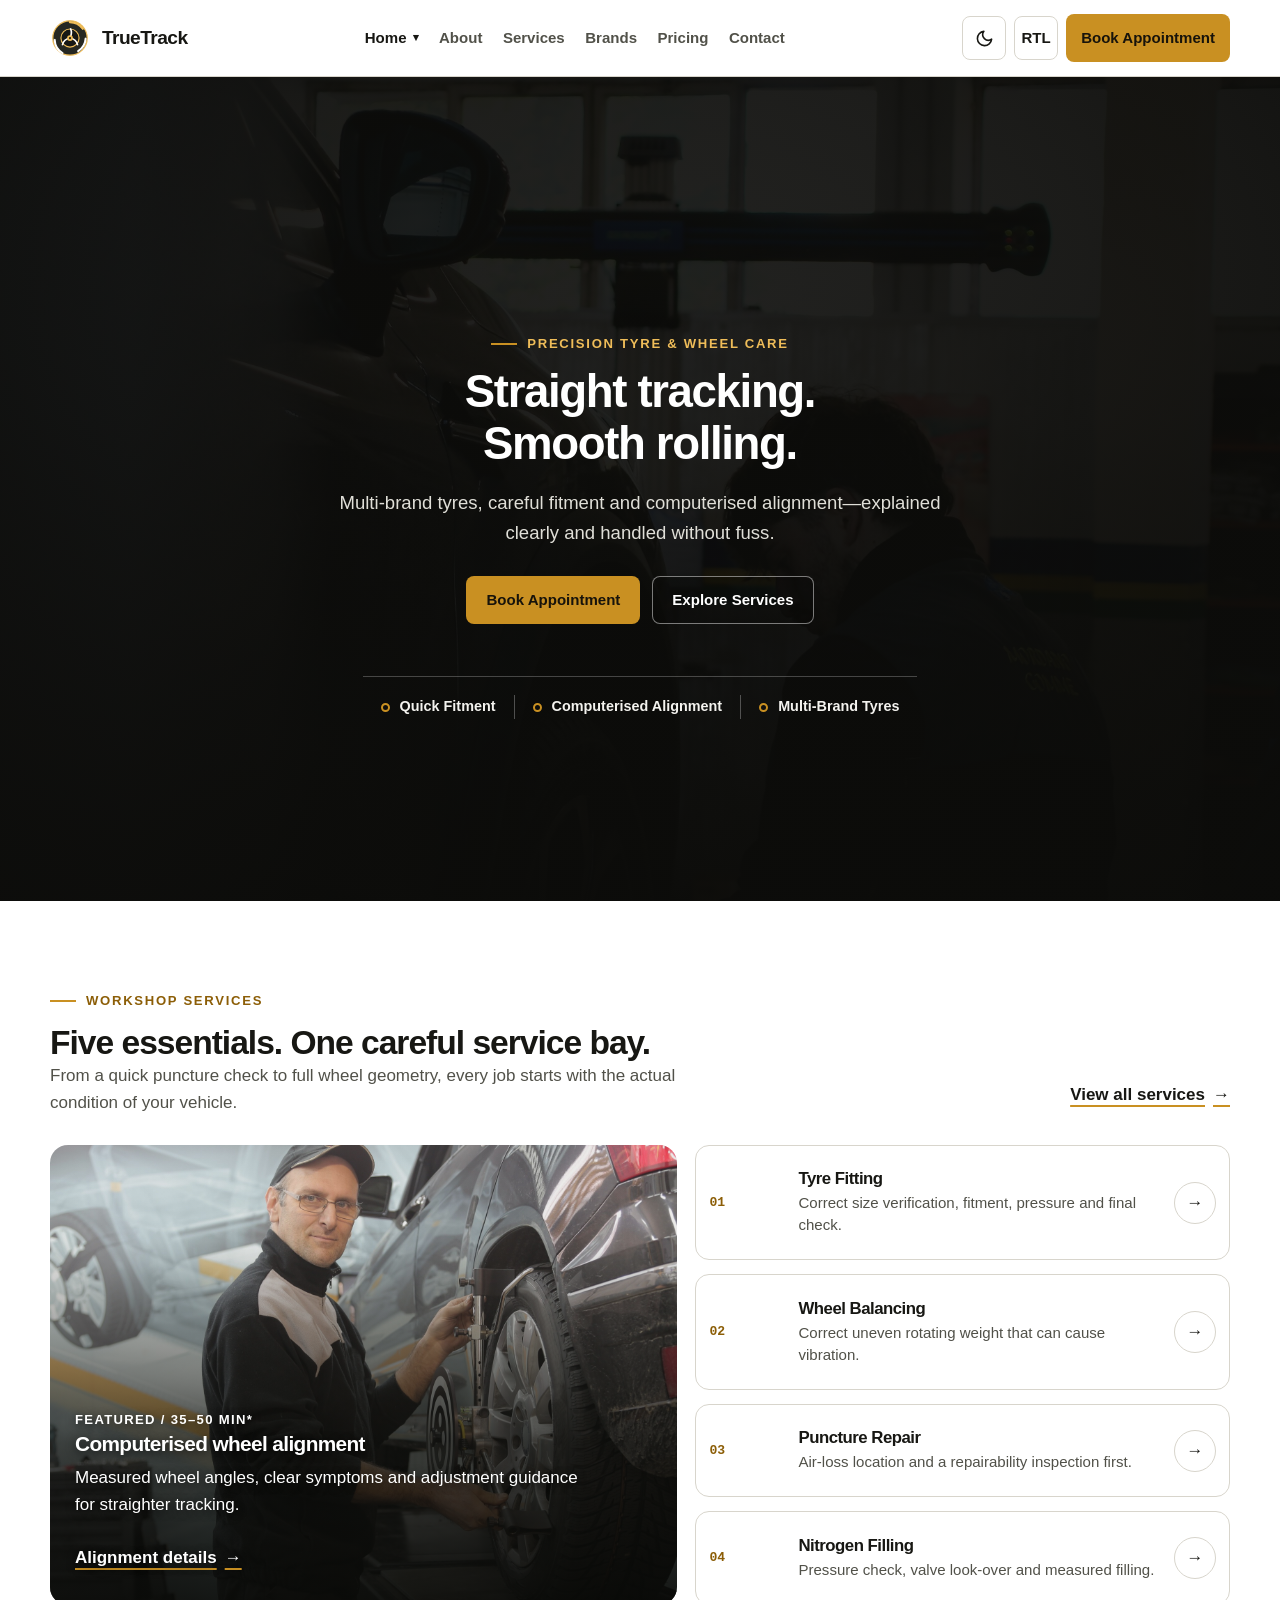
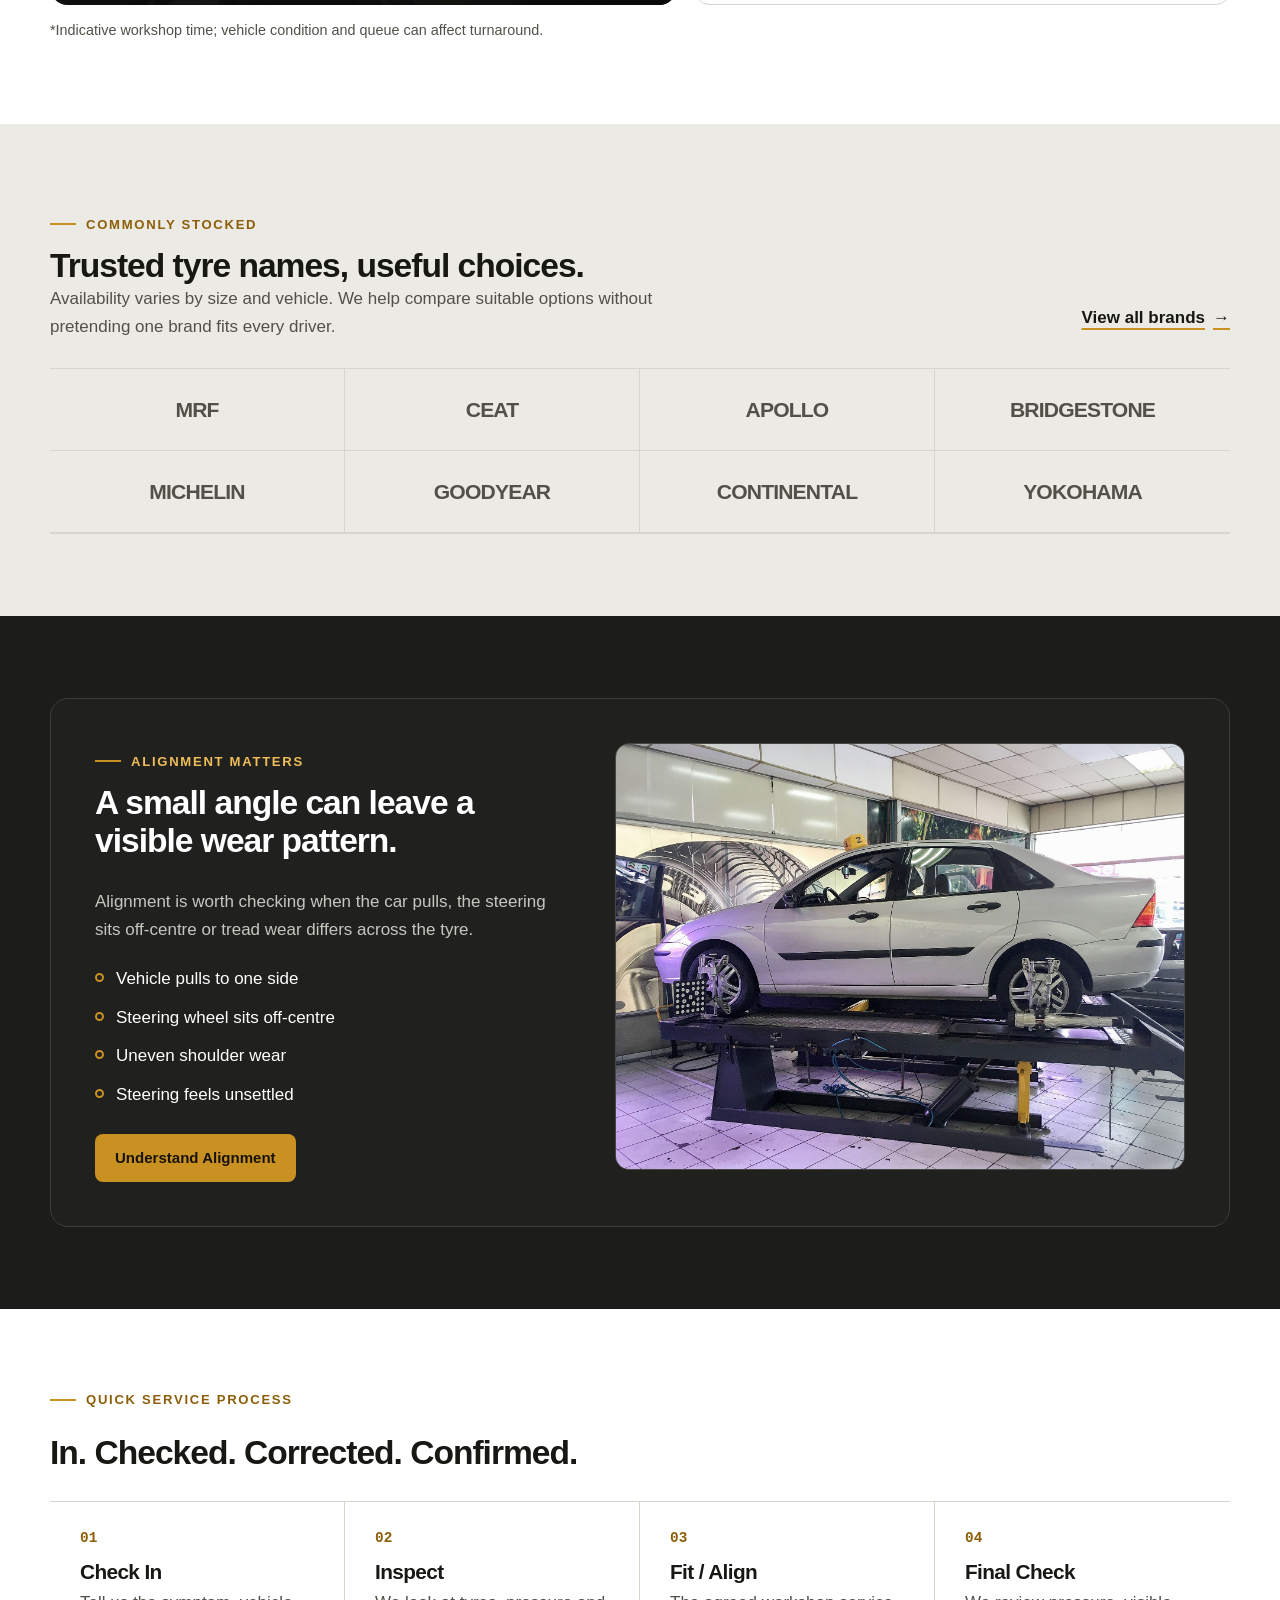
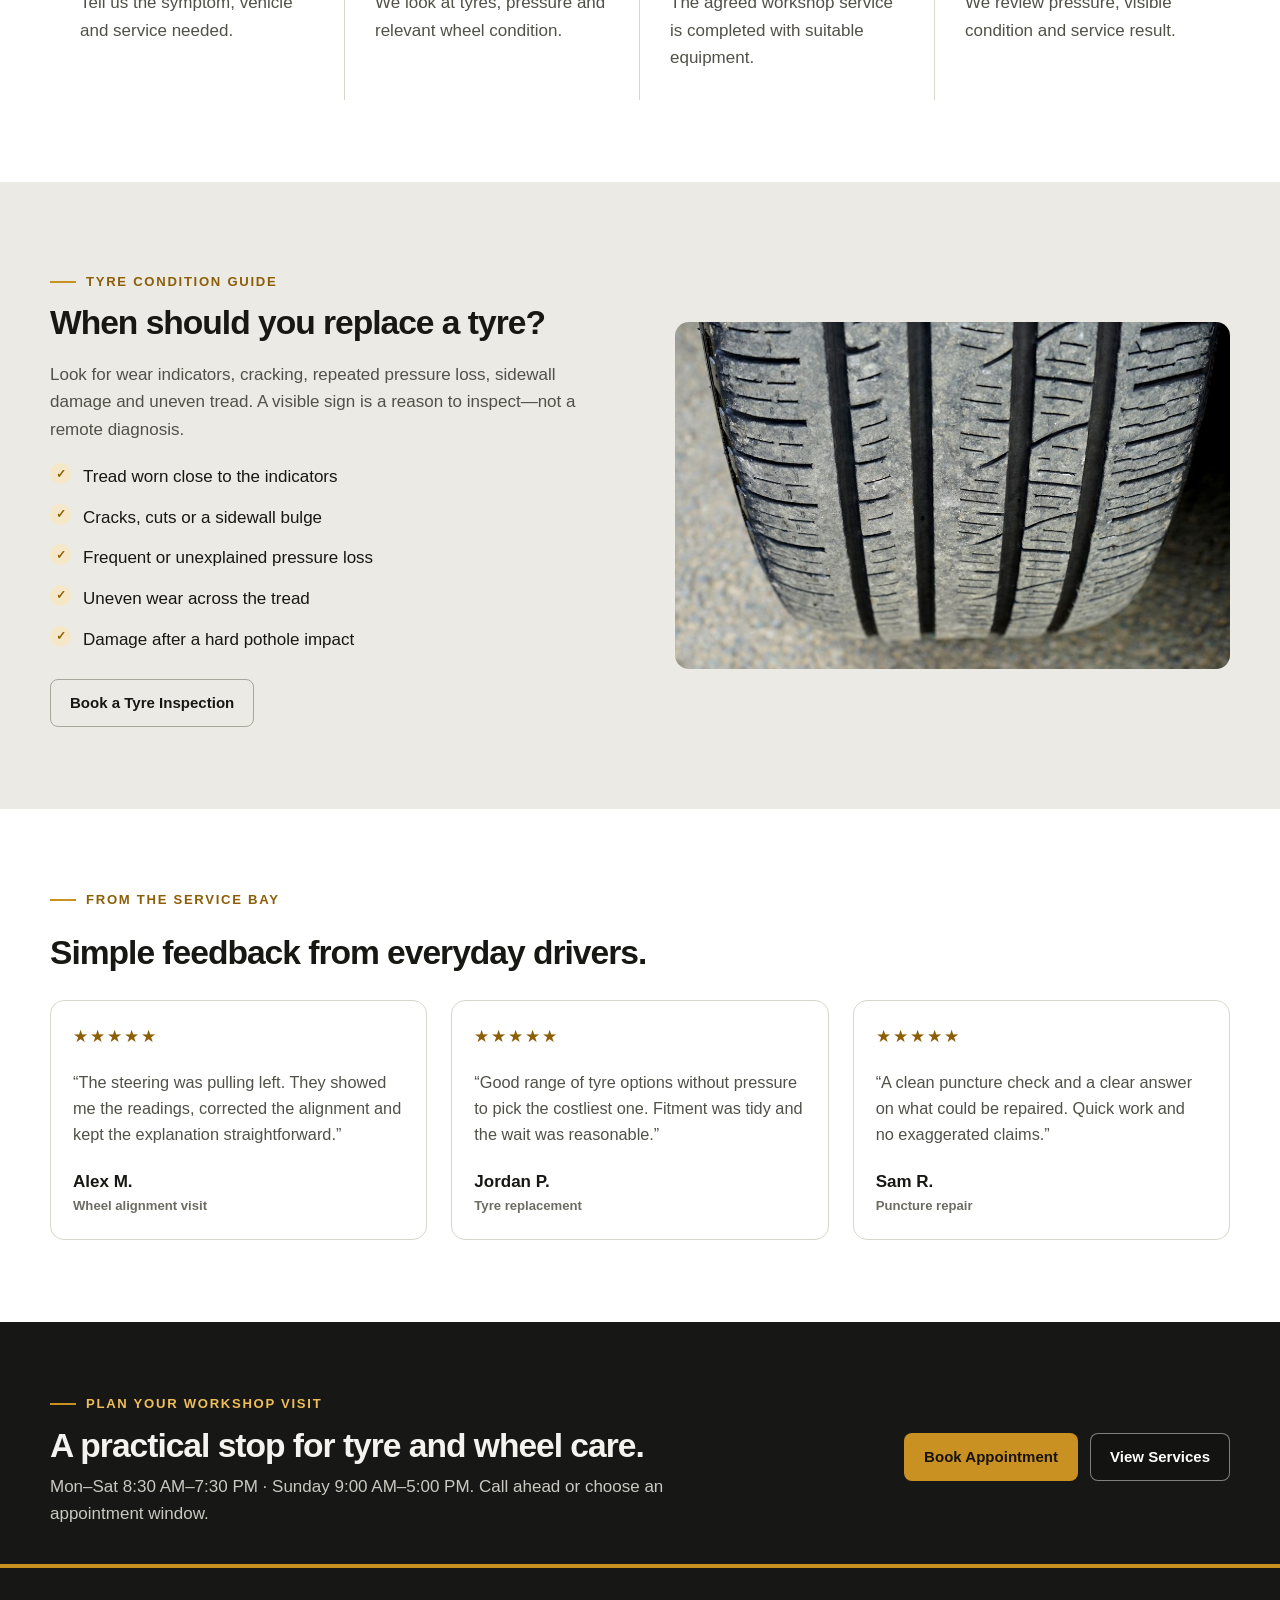
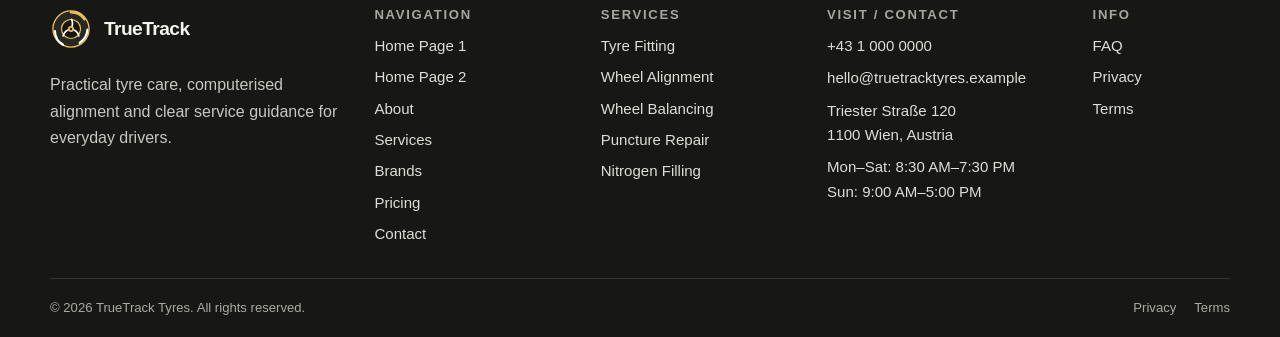
==== commit db11d340: "Finalize TrueTrack client fixes and responsive cleanup" ====
--- a/pages/index.html
+++ b/pages/index.html
@@ -9,20 +9,19 @@
   <meta property="og:description" content="Practical tyre and wheel care with clear recommendations and convenient appointments.">
   <meta property="og:type" content="website">
   <link rel="canonical" href="https://www.truetracktyres.example/">
-  <link rel="icon" href="../assets/images/favicon.svg" type="image/svg+xml">
+  <link rel="icon" href="../assets/images/favicon.svg?v=2" type="image/svg+xml"><link rel="alternate icon" href="../assets/images/favicon.png?v=2" type="image/png">
   <script>try{const t=localStorage.getItem('truetrack-theme');const d=localStorage.getItem('truetrack-direction');if(t)document.documentElement.dataset.theme=t;if(d){document.documentElement.dir=d;document.documentElement.dataset.dir=d}}catch(e){}</script>
   <link rel="stylesheet" href="../assets/css/style.css">
   <link rel="stylesheet" href="../assets/css/dark-mode.css">
   <link rel="stylesheet" href="../assets/css/rtl.css">
   <script type="application/ld+json">{"@context":"https://schema.org","@type":"AutomotiveBusiness","name":"TrueTrack Tyres","description":"Multi-brand tyre shop and wheel alignment centre.","telephone":"+43-1-000-0000","email":"hello@truetracktyres.example","address":{"@type":"PostalAddress","streetAddress":"Triester Straße 120","addressLocality":"Wien","postalCode":"1100","addressCountry":"AT"},"openingHours":["Mo-Sa 08:30-19:30","Su 09:00-17:00"]}</script>
-  <script src="../assets/js/components.js" defer></script>
   <script src="../assets/js/main.js" defer></script>
 </head>
 <body>
   <site-header></site-header>
   <main id="main-content">
     <section class="hero hero-primary" aria-labelledby="home-title">
-      <div class="container">
+      <div class="container hero-primary-shell">
         <div class="hero-copy">
           <span class="eyebrow">Precision tyre &amp; wheel care</span>
           <h1 id="home-title">Straight tracking.<br>Smooth rolling.</h1>
--- a/assets/css/style.css
+++ b/assets/css/style.css
@@ -222,7 +222,7 @@
   flex: 0 0 auto;
   overflow: visible;
   transition: transform 500ms cubic-bezier(0.2, 0.8, 0.2, 1);
-  transform-origin: 50px 50px;
+  transform-origin: center;
   animation: brand-entry-rotate 600ms cubic-bezier(0.2, 0.8, 0.2, 1) backwards;
 }
 
@@ -247,12 +247,6 @@
     transform: none !important;
   }
 }
-
-.brand-tyre-track { stroke: var(--text-primary); transition: stroke .2s ease; }
-.brand-tyre-accent { stroke: var(--accent); transition: stroke .2s ease; }
-
-.site-footer .brand-mark .brand-tyre-track { stroke: #f4f3ee; }
-.site-footer .brand-mark .brand-tyre-accent { stroke: #efbd59; }
 
 .brand-name {
   font-size: 1.2rem;
@@ -412,54 +406,168 @@
 .hero { color: #fff; }
 .hero-primary {
   min-height: 640px;
-  display: grid;
-  align-items: end;
+  display: flex;
+  align-items: center;
+  justify-content: center;
   position: relative;
   isolation: isolate;
-  background: #1b1c1a url("../images/home-hero.jpg") center 61% / cover no-repeat;
+  background: #1b1c1a url("../images/home-hero.jpg") center 58% / cover no-repeat;
 }
 .hero-primary::before {
   position: absolute;
   inset: 0;
   z-index: -1;
-  background: linear-gradient(90deg, rgba(12,12,10,.9) 0%, rgba(12,12,10,.62) 47%, rgba(12,12,10,.22) 100%);
+  background:
+    radial-gradient(ellipse at 50% 48%, rgba(12, 12, 10, 0.72) 0%, rgba(12, 12, 10, 0.86) 62%, rgba(12, 12, 10, 0.95) 100%),
+    linear-gradient(180deg, rgba(12, 12, 10, 0.45) 0%, rgba(12, 12, 10, 0.72) 50%, rgba(12, 12, 10, 0.88) 100%);
   content: "";
 }
-.hero-copy { max-width: 720px; padding-block: 72px 46px; }
-.hero h1 { max-width: 760px; margin-block-end: 18px; }
-.hero-copy > p { max-width: 600px; margin: 0; color: #e0dfd8; font-size: clamp(1.02rem, 2vw, 1.16rem); }
+.hero-primary-shell {
+  min-height: inherit;
+  display: flex;
+  flex-direction: column;
+  align-items: center;
+  justify-content: center;
+}
+.hero-copy {
+  max-width: 760px;
+  width: 100%;
+  margin-inline: auto;
+  text-align: center;
+  display: flex;
+  flex-direction: column;
+  align-items: center;
+  padding-block: 72px 34px;
+}
+.hero h1 {
+  max-width: 780px;
+  margin-inline: auto;
+  text-align: center;
+  margin-block-end: 18px;
+}
+.hero-copy > p {
+  max-width: 620px;
+  margin: 0 auto;
+  text-align: center;
+  color: #e0dfd8;
+  font-size: clamp(1.02rem, 2vw, 1.16rem);
+}
+.hero-copy .btn-row {
+  justify-content: center;
+  align-items: center;
+  margin-inline: auto;
+  margin-block-start: 28px;
+}
 .proof-row {
-  display: grid;
-  grid-template-columns: 1fr;
+  display: flex;
+  flex-direction: column;
+  align-items: center;
+  justify-content: center;
+  gap: 12px;
+  width: fit-content;
+  max-width: 100%;
+  margin-inline: auto;
+  padding-block: 18px 24px;
+  border-block-start: 1px solid rgba(255, 255, 255, 0.24);
+}
+.proof-item {
+  display: flex;
+  align-items: center;
+  justify-content: center;
   gap: 10px;
-  padding-block: 21px;
-  border-block-start: 1px solid rgba(255,255,255,.28);
-}
-.proof-item { display: flex; align-items: center; gap: 10px; color: #f4f3ef; font-size: .9rem; font-weight: 800; }
-.proof-dot { width: 9px; height: 9px; border: 2px solid var(--accent); border-radius: 50%; }
+  color: #f4f3ef;
+  font-size: .9rem;
+  font-weight: 800;
+}
+.proof-dot {
+  width: 9px;
+  height: 9px;
+  border: 2px solid var(--accent);
+  border-radius: 50%;
+}
 
 .hero-secondary {
   min-height: 590px;
-  display: grid;
-  align-items: end;
+  display: flex;
+  align-items: center;
+  justify-content: center;
   position: relative;
   isolation: isolate;
-  background: #181915 url("../images/home2-hero.jpg") 62% center / cover no-repeat;
+  background: #181915 url("../images/home2-hero.jpg") center center / cover no-repeat;
 }
 .hero-secondary::before {
   position: absolute;
   inset: 0;
   z-index: -1;
-  background: linear-gradient(90deg, rgba(11,12,10,.95) 0%, rgba(11,12,10,.8) 43%, rgba(11,12,10,.22) 78%, rgba(11,12,10,.08));
+  background:
+    radial-gradient(ellipse at 50% 50%, rgba(11, 12, 10, 0.72) 0%, rgba(11, 12, 10, 0.86) 60%, rgba(11, 12, 10, 0.95) 100%),
+    linear-gradient(180deg, rgba(11, 12, 10, 0.45) 0%, rgba(11, 12, 10, 0.72) 50%, rgba(11, 12, 10, 0.88) 100%);
   content: "";
 }
-.hero-secondary-shell { min-height: inherit; display: flex; align-items: end; }
-.hero-secondary-copy { max-width: 670px; padding-block: 90px 38px; }
-.hero-secondary-copy h1 { margin-block-end: 18px; }
-.hero-secondary-copy > p { max-width: 590px; margin: 0; color: #e0dfd8; font-size: clamp(1.02rem, 2vw, 1.16rem); }
-.hero-trackline { display: flex; flex-wrap: wrap; gap: 0; margin-block-start: 34px; padding-block-start: 18px; border-block-start: 1px solid rgba(255,255,255,.3); }
-.hero-trackline span { padding-inline: 0 18px; color: #f4f3ef; font-size: .9rem; font-weight: 800; }
-.hero-trackline span + span { padding-inline-start: 18px; border-inline-start: 1px solid rgba(255,255,255,.3); }
+.hero-secondary-shell {
+  min-height: inherit;
+  display: flex;
+  align-items: center;
+  justify-content: center;
+}
+.hero-secondary-copy {
+  max-width: 760px;
+  width: 100%;
+  margin-inline: auto;
+  text-align: center;
+  display: flex;
+  flex-direction: column;
+  align-items: center;
+  padding-block: 84px 44px;
+}
+.hero-secondary-copy h1 {
+  text-align: center;
+  margin-inline: auto;
+  max-width: 740px;
+  margin-block-end: 18px;
+}
+.hero-secondary-copy > p {
+  max-width: 620px;
+  margin: 0 auto;
+  text-align: center;
+  color: #e0dfd8;
+  font-size: clamp(1.02rem, 2vw, 1.16rem);
+}
+.hero-secondary-copy .btn-row {
+  justify-content: center;
+  align-items: center;
+  margin-inline: auto;
+  margin-block-start: 28px;
+}
+.hero-trackline {
+  display: inline-flex;
+  flex-wrap: wrap;
+  align-items: center;
+  justify-content: center;
+  gap: 0;
+  margin-block-start: 32px;
+  padding: 10px 22px;
+  background: rgba(255, 255, 255, 0.08);
+  border: 1px solid rgba(255, 255, 255, 0.22);
+  border-radius: 999px;
+  backdrop-filter: blur(6px);
+  -webkit-backdrop-filter: blur(6px);
+  width: fit-content;
+  max-width: 100%;
+  margin-inline: auto;
+}
+.hero-trackline span {
+  padding-inline: 12px;
+  color: #f4f3ef;
+  font-size: .88rem;
+  font-weight: 700;
+  letter-spacing: .02em;
+  display: inline-flex;
+  align-items: center;
+}
+.hero-trackline span + span {
+  border-inline-start: 1px solid rgba(255, 255, 255, 0.25);
+}
 
 .page-banner {
   min-height: 255px;
@@ -557,6 +665,80 @@
   text-transform: uppercase;
 }
 .brand-word:nth-child(2n) { border-inline-end: 0; }
+
+/* About page multi-brand section */
+.about-brands-section {
+  background-color: #ffffff;
+  border-block: 1px solid var(--border);
+}
+.about-brands-section .section-head h2 {
+  color: #171815;
+}
+.about-brands-section .section-head p {
+  color: #4b4c46;
+}
+.about-brand-grid {
+  display: grid;
+  grid-template-columns: repeat(3, minmax(0, 1fr));
+  gap: 24px;
+  margin-block-start: 32px;
+}
+.about-brand-card {
+  background: #ffffff;
+  border: 1px solid var(--border);
+  border-radius: var(--radius);
+  padding: 24px 22px;
+  display: flex;
+  flex-direction: column;
+  justify-content: space-between;
+  min-height: 220px;
+  transition: transform .2s ease, border-color .2s ease, box-shadow .2s ease;
+}
+.about-brand-card:hover {
+  transform: translateY(-2px);
+  border-color: var(--accent);
+  box-shadow: 0 8px 24px rgba(0, 0, 0, 0.06);
+}
+.about-brand-logo-frame {
+  width: 100%;
+  height: 72px;
+  display: flex;
+  align-items: center;
+  justify-content: flex-start;
+  margin-block-end: 18px;
+  padding: 8px 16px;
+  background: #ffffff;
+  border-radius: var(--radius-sm);
+  border: 1px solid rgba(0, 0, 0, 0.08);
+}
+.about-brand-logo {
+  max-width: 160px;
+  max-height: 48px;
+  width: auto;
+  height: auto;
+  object-fit: contain;
+  display: block;
+}
+.about-brand-info h3 {
+  margin: 0 0 6px;
+  font-size: 1.12rem;
+  color: var(--text-primary);
+}
+.about-brand-info p {
+  margin: 0;
+  color: var(--text-secondary);
+  font-size: .94rem;
+  line-height: 1.48;
+}
+@media (max-width: 820px) {
+  .about-brand-grid {
+    grid-template-columns: 1fr;
+    gap: 16px;
+  }
+  .about-brand-card {
+    min-height: auto;
+  }
+}
 
 .alignment-board {
   display: grid;
@@ -968,11 +1150,7 @@
 .footer-grid { display: grid; grid-template-columns: 1fr; gap: 28px; padding-block: 40px 32px; }
 .footer-brand p { margin-block-start: 14px; max-width: 340px; color: #c8c7c1; font-size: 1rem; line-height: 1.65; }
 .site-footer .brand-mark { width: 42px; height: 42px; }
-.site-footer .brand-tyre-ring { stroke: #f4f3ee; }
-.site-footer .brand-treads { stroke: #171815; }
 .site-footer .brand-name { color: #f4f3ee; }
-.site-footer .brand-tracking { stroke: var(--accent-hover, #efbd59); }
-.site-footer .brand-hub { fill: var(--accent-hover, #efbd59); }
 .footer-title { margin-block-end: 11px; color: #a7a79f; font-size: .82rem; font-weight: 800; letter-spacing: .13em; text-transform: uppercase; }
 .footer-links { display: grid; gap: 7px; }
 .footer-links a { color: #deddd7; font-size: .94rem; }
@@ -1013,14 +1191,14 @@
   h2 { font-size: clamp(1.65rem, 2.4vw, 1.85rem); }
   h3 { font-size: clamp(1.18rem, 1.6vw, 1.28rem); }
   .container { width: min(calc(100% - 64px), var(--container)); }
-  .proof-row { grid-template-columns: repeat(3, minmax(0, 1fr)); gap: 0; }
-  .proof-item { padding-inline: 0 18px; }
-  .proof-item + .proof-item { padding-inline-start: 18px; border-inline-start: 1px solid rgba(255,255,255,.28); }
+  .proof-row { flex-direction: row; gap: 0; }
+  .proof-item { padding-inline: 18px; }
+  .proof-item + .proof-item { border-inline-start: 1px solid rgba(255,255,255,.28); }
   .brand-rail { grid-template-columns: repeat(4, 1fr); }
   .brand-word:nth-child(2n) { border-inline-end: 1px solid var(--border); }
   .brand-word:nth-child(4n) { border-inline-end: 0; }
-  .hero-copy { padding-block: 94px 52px; }
-  .hero-secondary-copy { padding-block: 110px 44px; }
+  .hero-copy { padding-block: 84px 44px; }
+  .hero-secondary-copy { padding-block: 96px 44px; }
   .page-banner { min-height: 310px; }
   .banner-copy { padding-block: 58px 40px; }
   .service-compact-grid { grid-template-columns: repeat(2, minmax(0, 1fr)); }
@@ -1086,7 +1264,7 @@
 @media (min-width: 768px) {
   .container { width: min(calc(100% - 80px), var(--container)); }
   .hero-primary { min-height: 670px; }
-  .hero-secondary { min-height: 650px; background-position: 66% center; }
+  .hero-secondary { min-height: 650px; background-position: center center; }
   .grid-2 { grid-template-columns: repeat(2, minmax(0, 1fr)); }
   .grid-3, .grid-4 { grid-template-columns: repeat(2, minmax(0, 1fr)); }
   .story-grid { grid-template-columns: 1.5fr .7fr; }
@@ -1122,11 +1300,10 @@
   .nav-utilities { display: flex; align-items: center; gap: 8px; }
   .nav-utilities .btn { padding-inline: 14px; white-space: nowrap; }
   .mobile-drawer, .drawer-backdrop { display: none; }
-  .hero-primary { min-height: calc(100dvh - var(--header-h)); max-height: 800px; }
-  .hero-primary { background-position: center 61%; }
-  .hero-copy { padding-block: 110px 56px; }
-  .hero-secondary { min-height: calc(100dvh - var(--header-h)); max-height: 820px; background-position: center; }
-  .hero-secondary-copy { padding-block: 130px 54px; }
+  .hero-primary { min-height: calc(100dvh - var(--header-h)); max-height: 800px; background-position: center 58%; }
+  .hero-copy { padding-block: 100px 52px; }
+  .hero-secondary { min-height: calc(100dvh - var(--header-h)); max-height: 820px; background-position: center center; }
+  .hero-secondary-copy { padding-block: 110px 52px; }
   .page-banner { min-height: 400px; }
   .banner-copy { padding-block: 80px 54px; }
   .grid-3 { grid-template-columns: repeat(3, minmax(0, 1fr)); }
@@ -1173,11 +1350,15 @@
 }
 
 @media (min-width: 1280px) {
-  .hero-primary { background-position: center 57%; }
+  .hero-primary { background-position: center 58%; }
 }
 
 @media (max-width: 639px) {
   .btn-row .btn { width: 100%; }
+  .hero-copy .btn-row,
+  .hero-secondary-copy .btn-row { width: 100%; max-width: 360px; }
+  .hero-trackline { border-radius: var(--radius-sm); flex-direction: column; gap: 8px; padding: 12px 18px; }
+  .hero-trackline span + span { border-inline-start: 0; border-block-start: 1px solid rgba(255, 255, 255, 0.2); padding-block-start: 8px; }
   .service-compact { grid-template-columns: 66px 1fr auto; }
   .service-compact img { width: 66px; }
   .price-action .btn { width: 100%; }
--- a/assets/css/dark-mode.css
+++ b/assets/css/dark-mode.css
@@ -24,8 +24,6 @@
 html[data-theme="dark"] .form-status { background: color-mix(in srgb, var(--success), transparent 88%); }
 html[data-theme="dark"] .status-code { color: var(--accent-hover); }
 
-html[data-theme="dark"] .brand-tyre-track { stroke: #f4f3ee; }
-html[data-theme="dark"] .brand-tyre-accent { stroke: var(--accent-hover, #efbd59); }
 
 html[data-theme="dark"] .service-card {
   background: var(--surface-raised);
@@ -50,3 +48,27 @@
   background: linear-gradient(90deg, var(--accent-hover) 0%, #383933 100%);
 }
 
+html[data-theme="dark"] .about-brands-section {
+  background: var(--surface-raised);
+  border-block-color: var(--border);
+}
+html[data-theme="dark"] .about-brands-section .section-head h2 {
+  color: var(--text-primary);
+}
+html[data-theme="dark"] .about-brands-section .section-head p {
+  color: var(--text-secondary);
+}
+html[data-theme="dark"] .about-brand-card {
+  background: var(--surface);
+  border-color: var(--border);
+}
+html[data-theme="dark"] .about-brand-card:hover {
+  border-color: var(--accent);
+  box-shadow: 0 8px 24px rgba(0, 0, 0, .4);
+}
+html[data-theme="dark"] .about-brand-logo-frame {
+  background: #ffffff;
+  border-color: rgba(255, 255, 255, .15);
+}
+
+
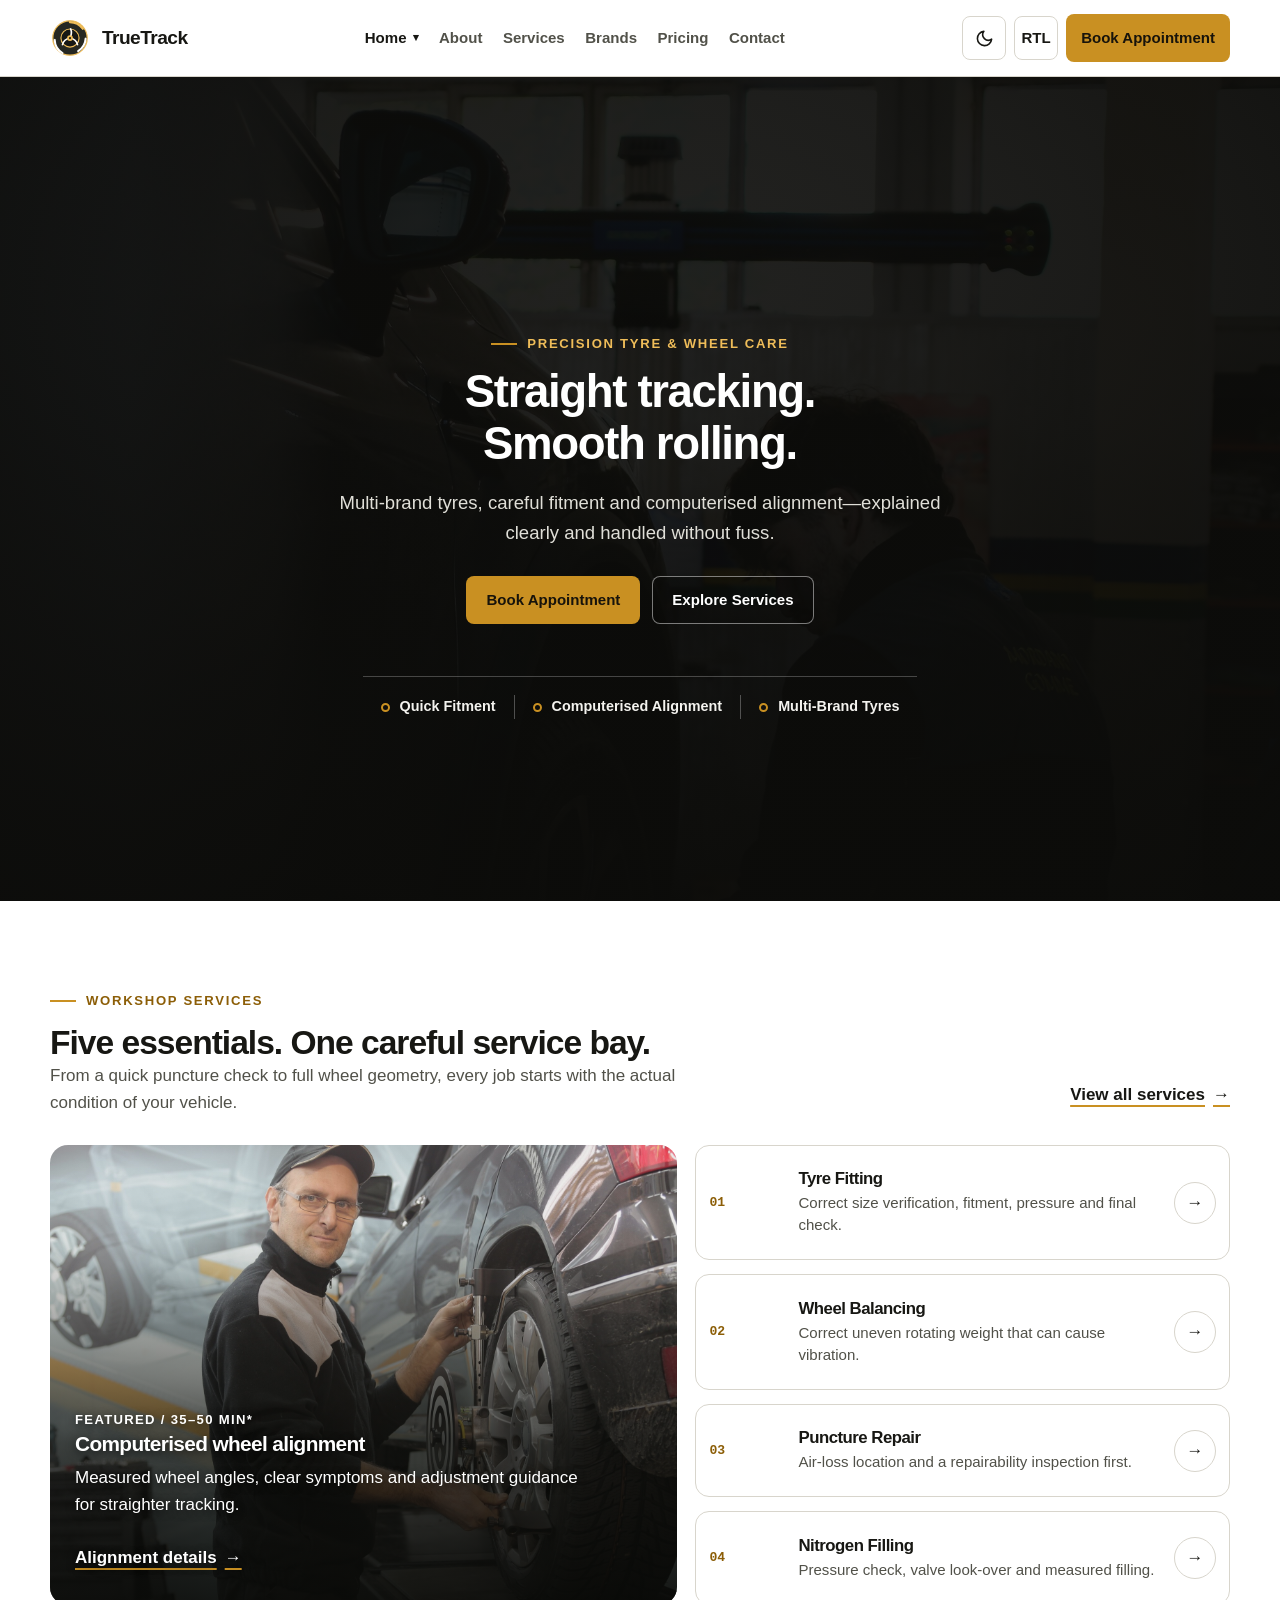
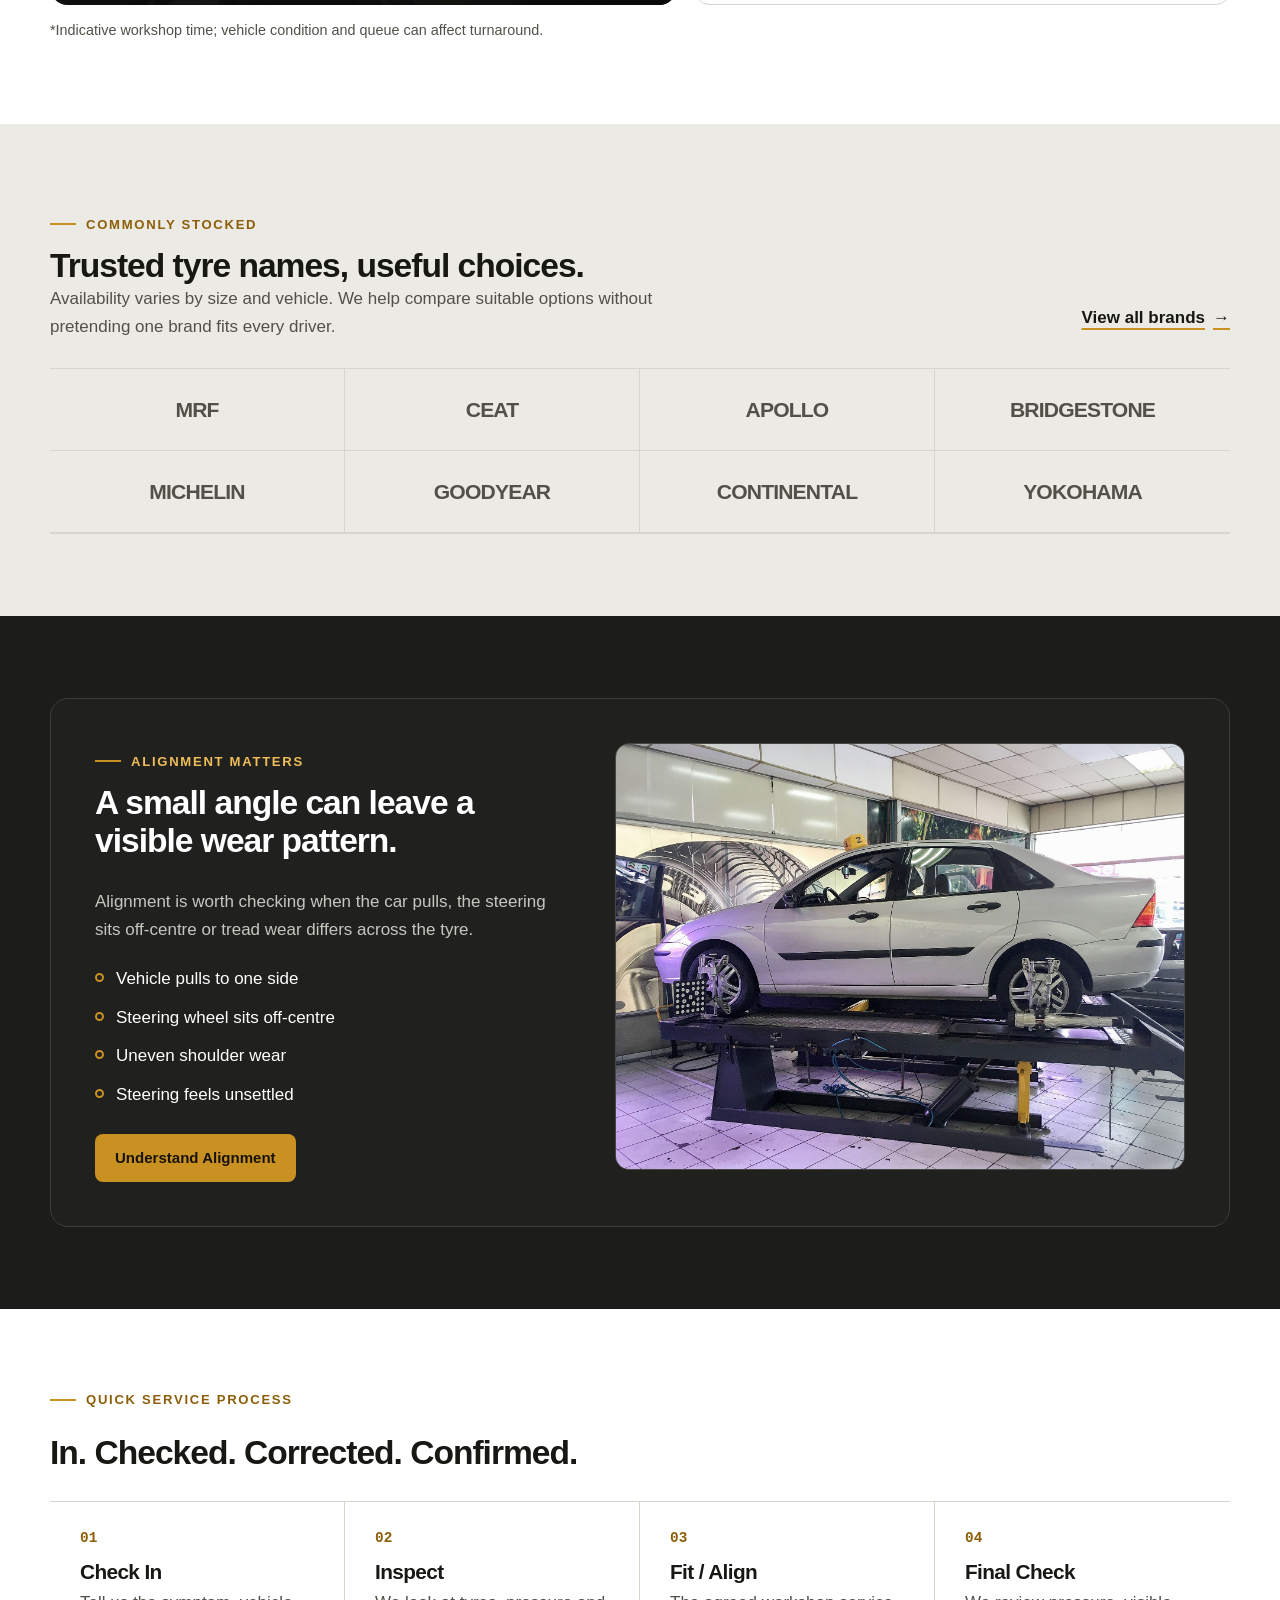
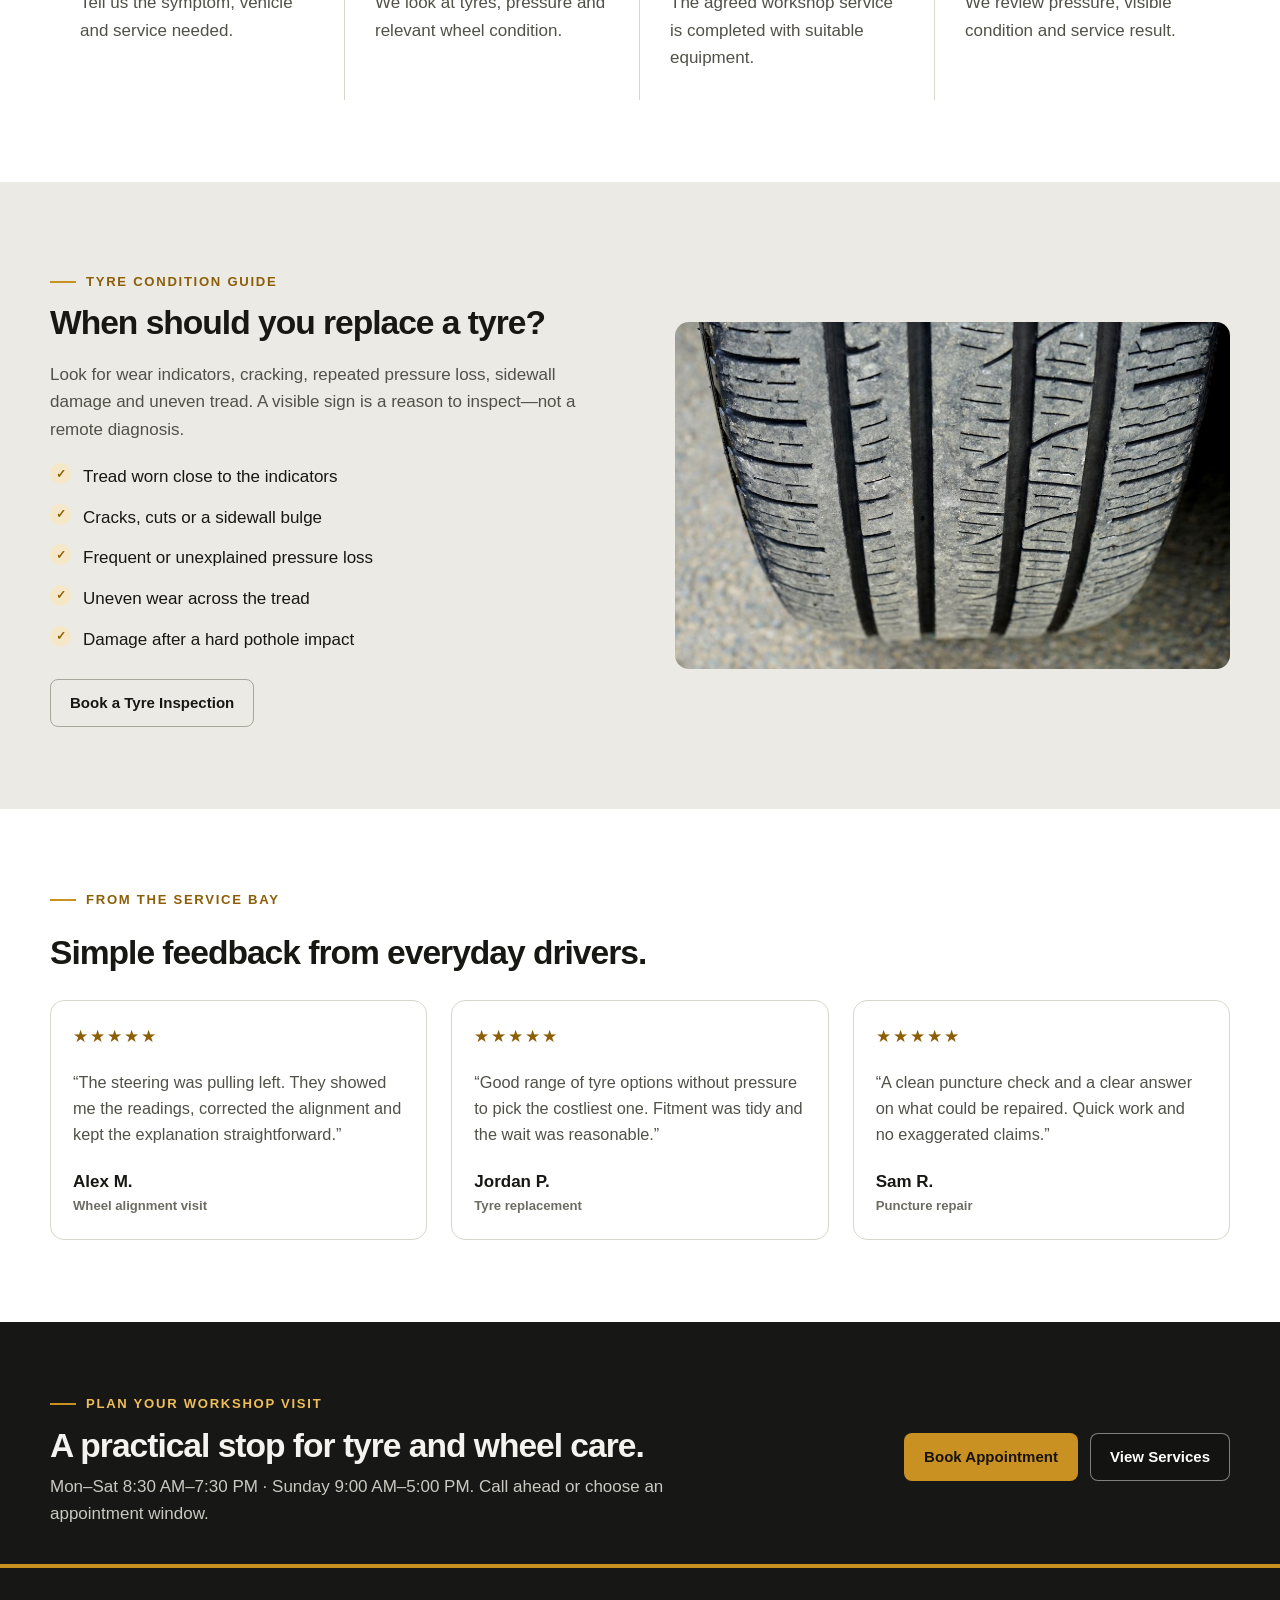
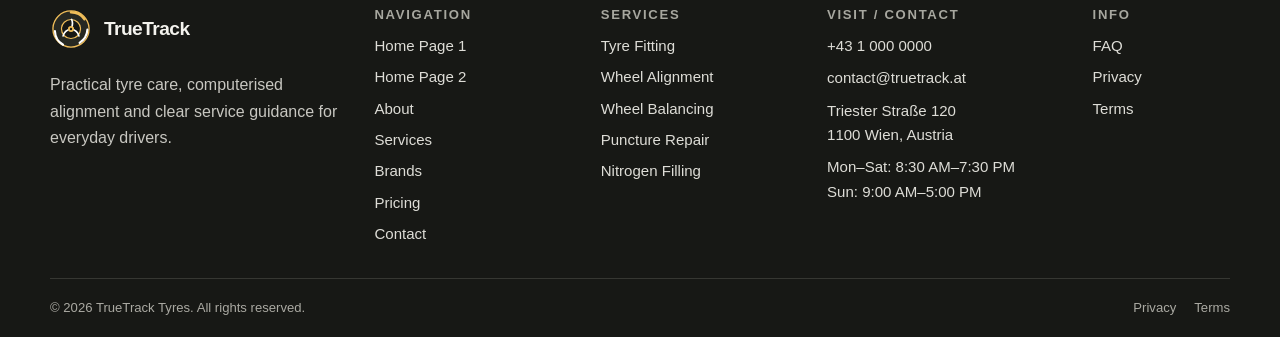
==== commit f22aeafd: "Complete TrueTrack source cleanup and final deployment" ====
--- a/pages/index.html
+++ b/pages/index.html
@@ -8,13 +8,14 @@
   <meta property="og:title" content="TrueTrack Tyres — Straight tracking. Smooth rolling.">
   <meta property="og:description" content="Practical tyre and wheel care with clear recommendations and convenient appointments.">
   <meta property="og:type" content="website">
-  <link rel="canonical" href="https://www.truetracktyres.example/">
+  <meta property="og:url" content="https://teknritsolutions-2.github.io/Tyre-Shop-Wheel-Alignment-Center/pages/index.html">
+  <link rel="canonical" href="https://teknritsolutions-2.github.io/Tyre-Shop-Wheel-Alignment-Center/pages/index.html">
   <link rel="icon" href="../assets/images/favicon.svg?v=2" type="image/svg+xml"><link rel="alternate icon" href="../assets/images/favicon.png?v=2" type="image/png">
   <script>try{const t=localStorage.getItem('truetrack-theme');const d=localStorage.getItem('truetrack-direction');if(t)document.documentElement.dataset.theme=t;if(d){document.documentElement.dir=d;document.documentElement.dataset.dir=d}}catch(e){}</script>
   <link rel="stylesheet" href="../assets/css/style.css">
   <link rel="stylesheet" href="../assets/css/dark-mode.css">
   <link rel="stylesheet" href="../assets/css/rtl.css">
-  <script type="application/ld+json">{"@context":"https://schema.org","@type":"AutomotiveBusiness","name":"TrueTrack Tyres","description":"Multi-brand tyre shop and wheel alignment centre.","telephone":"+43-1-000-0000","email":"hello@truetracktyres.example","address":{"@type":"PostalAddress","streetAddress":"Triester Straße 120","addressLocality":"Wien","postalCode":"1100","addressCountry":"AT"},"openingHours":["Mo-Sa 08:30-19:30","Su 09:00-17:00"]}</script>
+  <script type="application/ld+json">{"@context":"https://schema.org","@type":"AutomotiveBusiness","name":"TrueTrack Tyres","description":"Multi-brand tyre shop and wheel alignment centre.","telephone":"+43-1-000-0000","email":"contact@truetrack.at","address":{"@type":"PostalAddress","streetAddress":"Triester Straße 120","addressLocality":"Wien","postalCode":"1100","addressCountry":"AT"},"openingHours":["Mo-Sa 08:30-19:30","Su 09:00-17:00"]}</script>
   <script src="../assets/js/main.js" defer></script>
 </head>
 <body>
